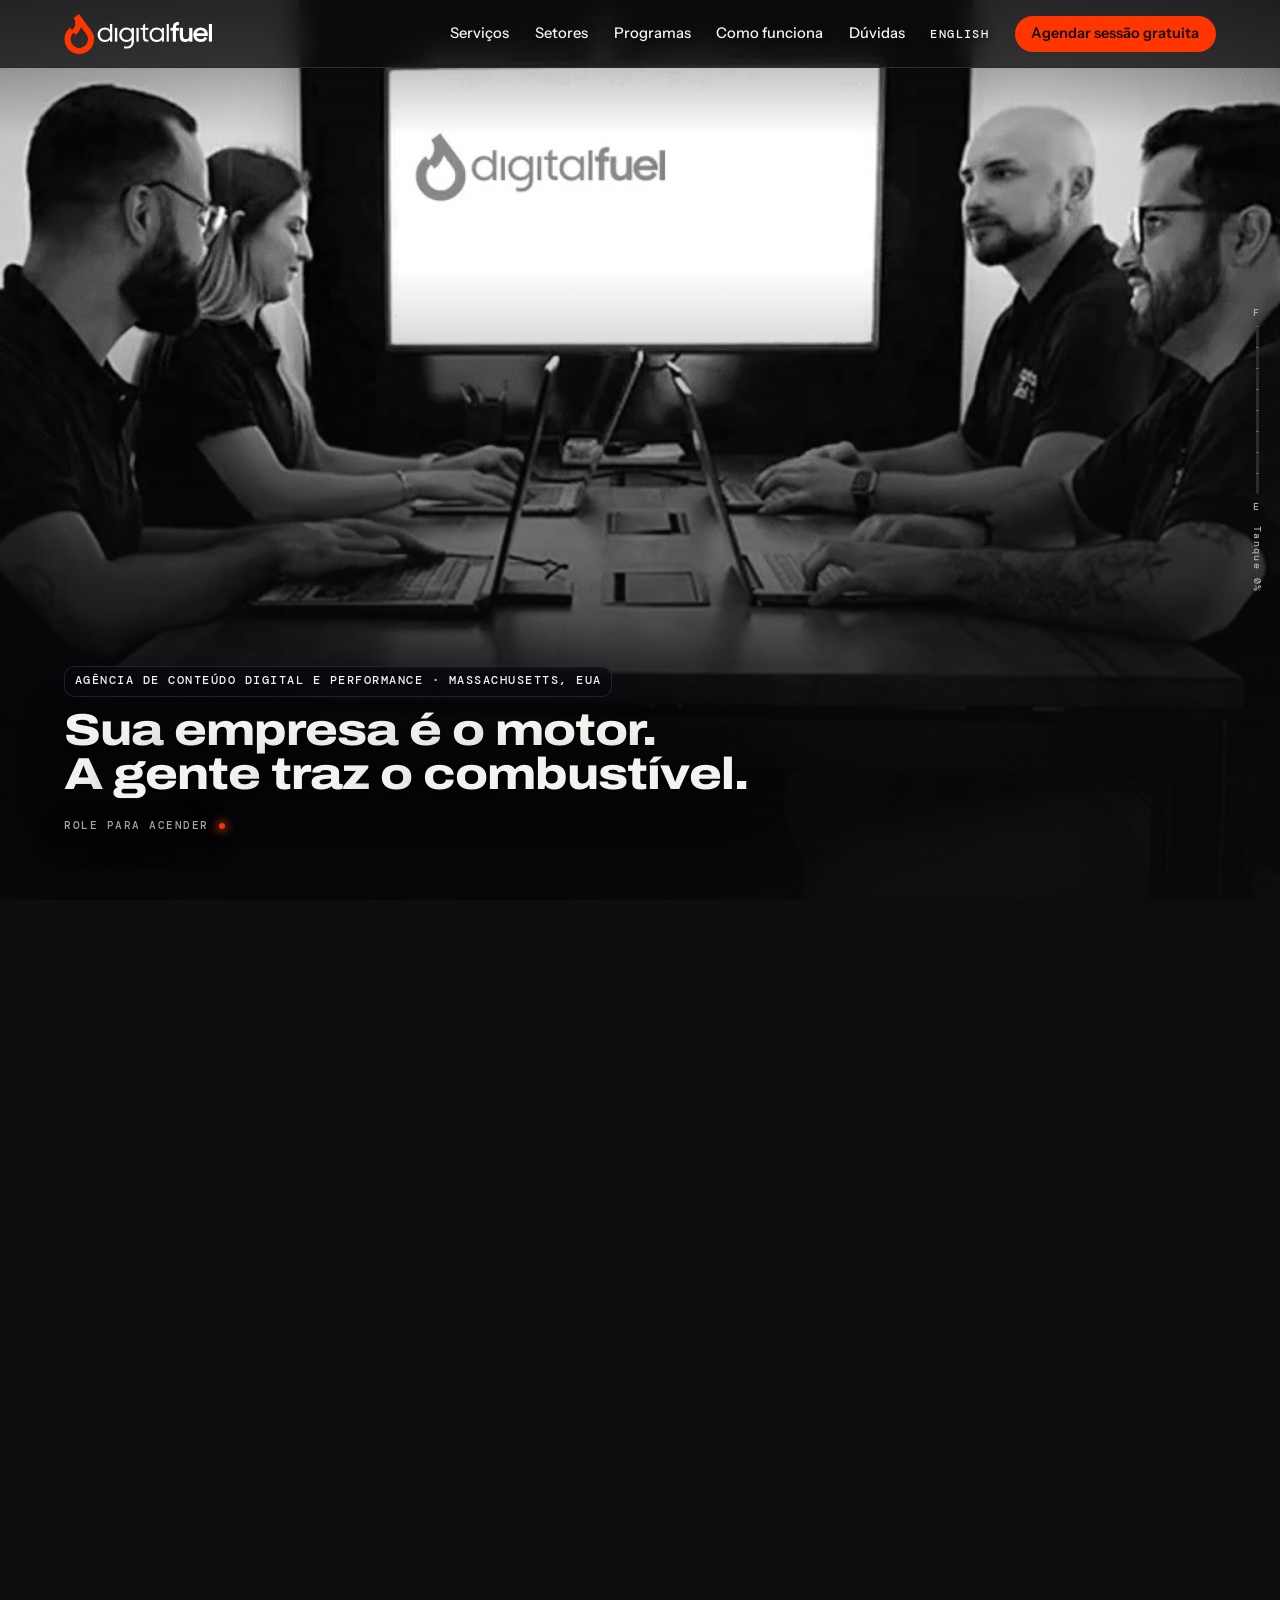
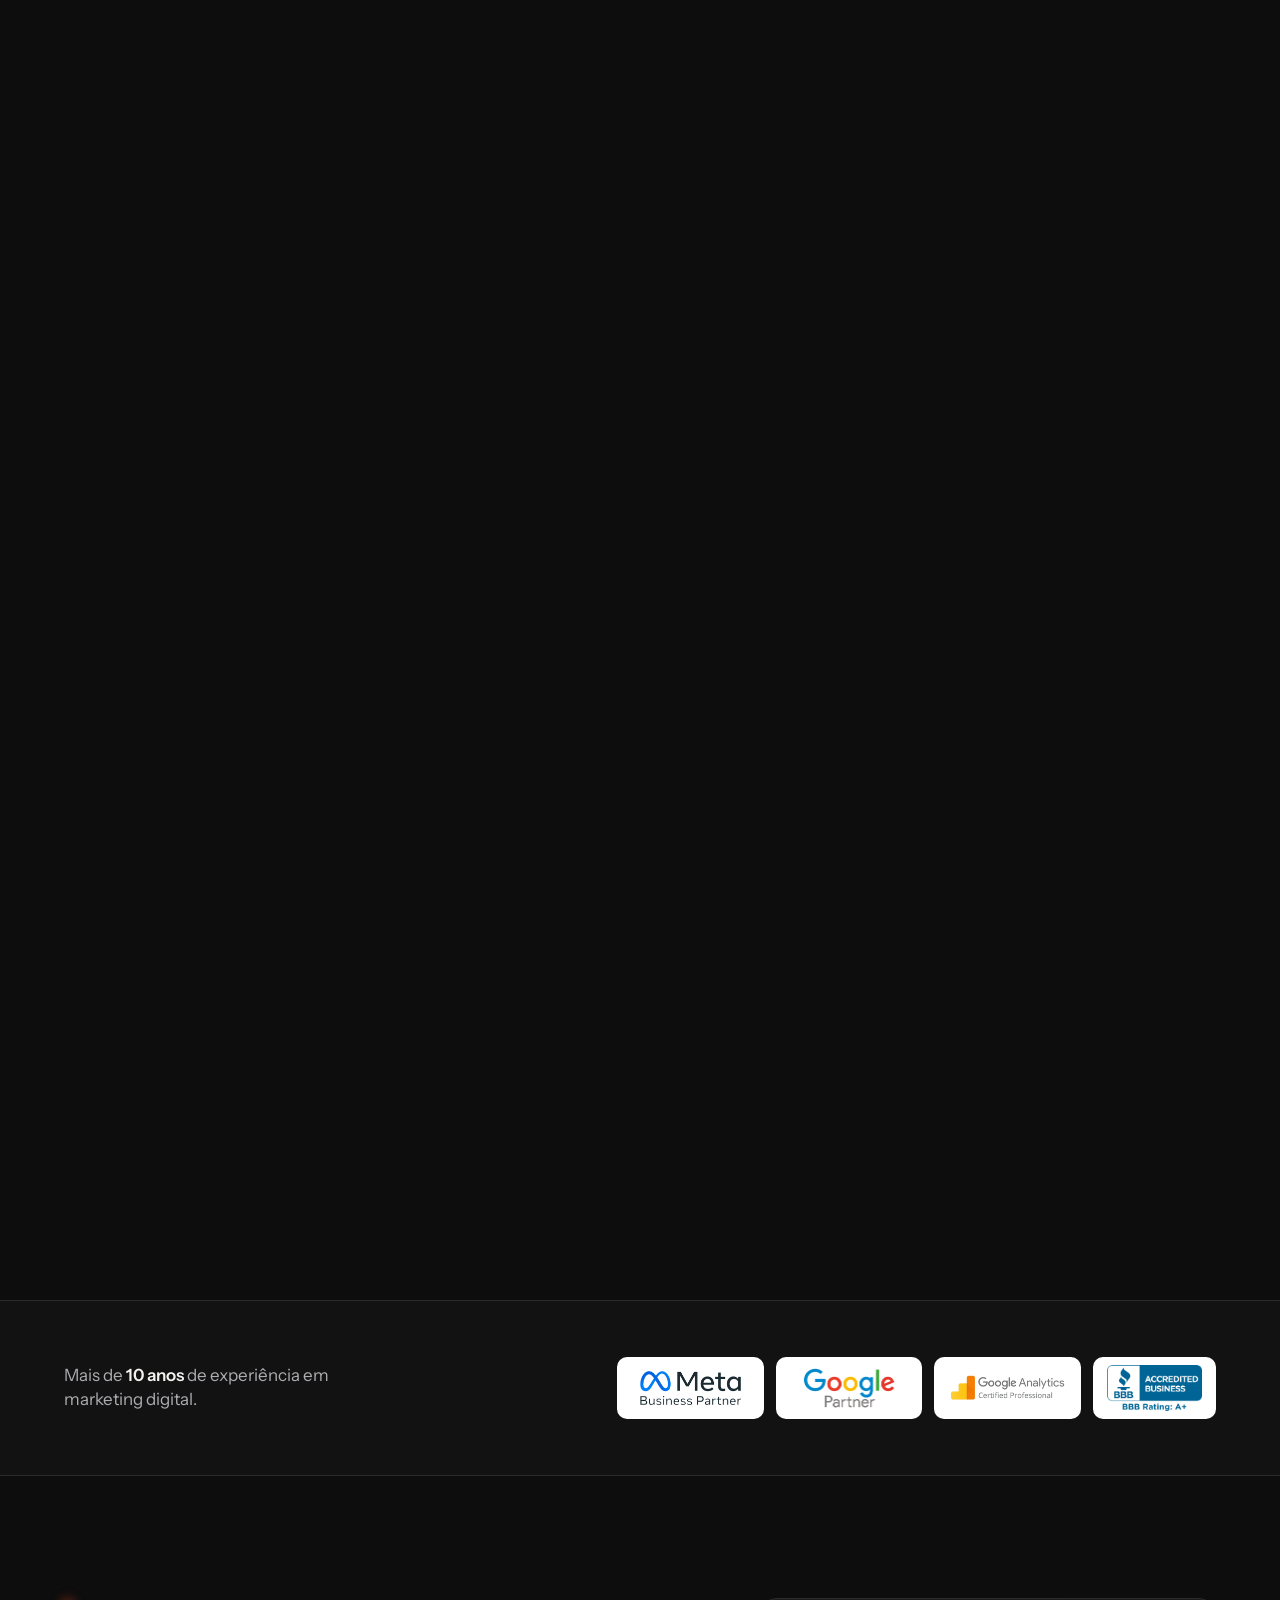
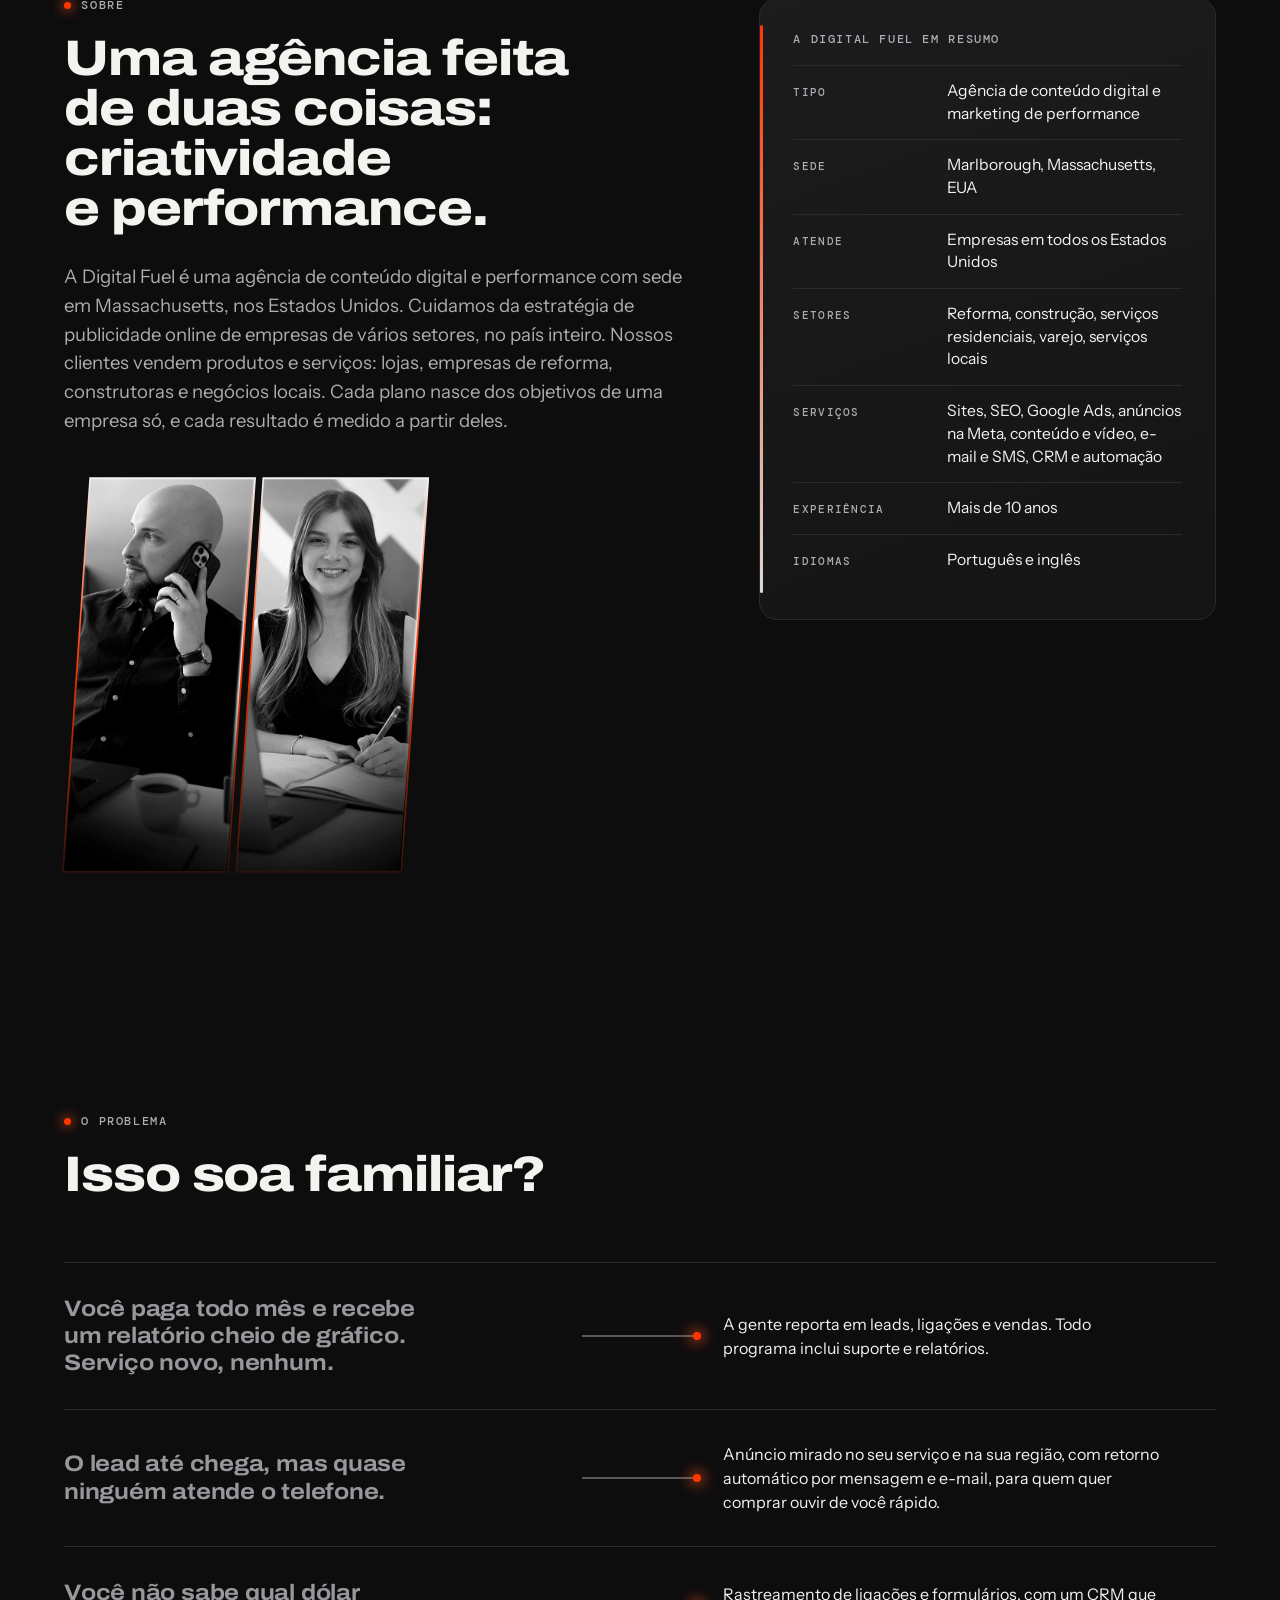
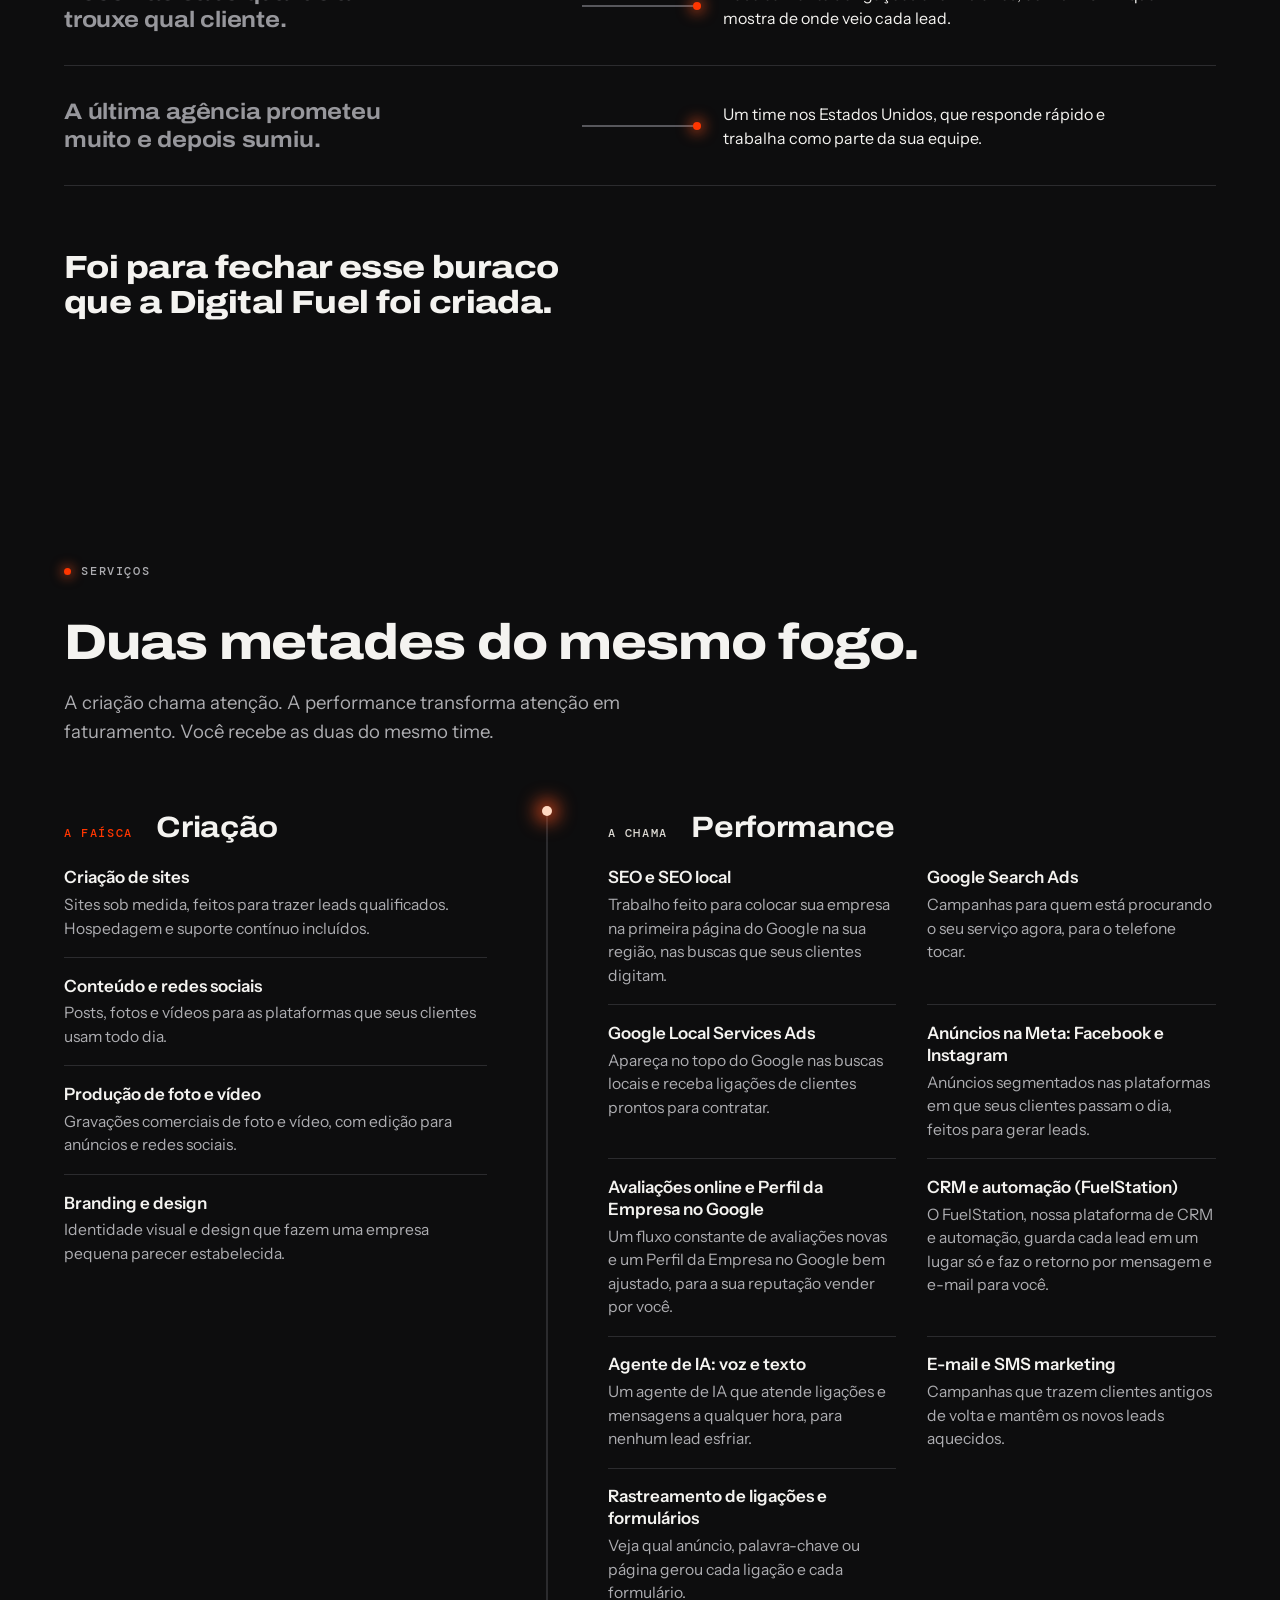
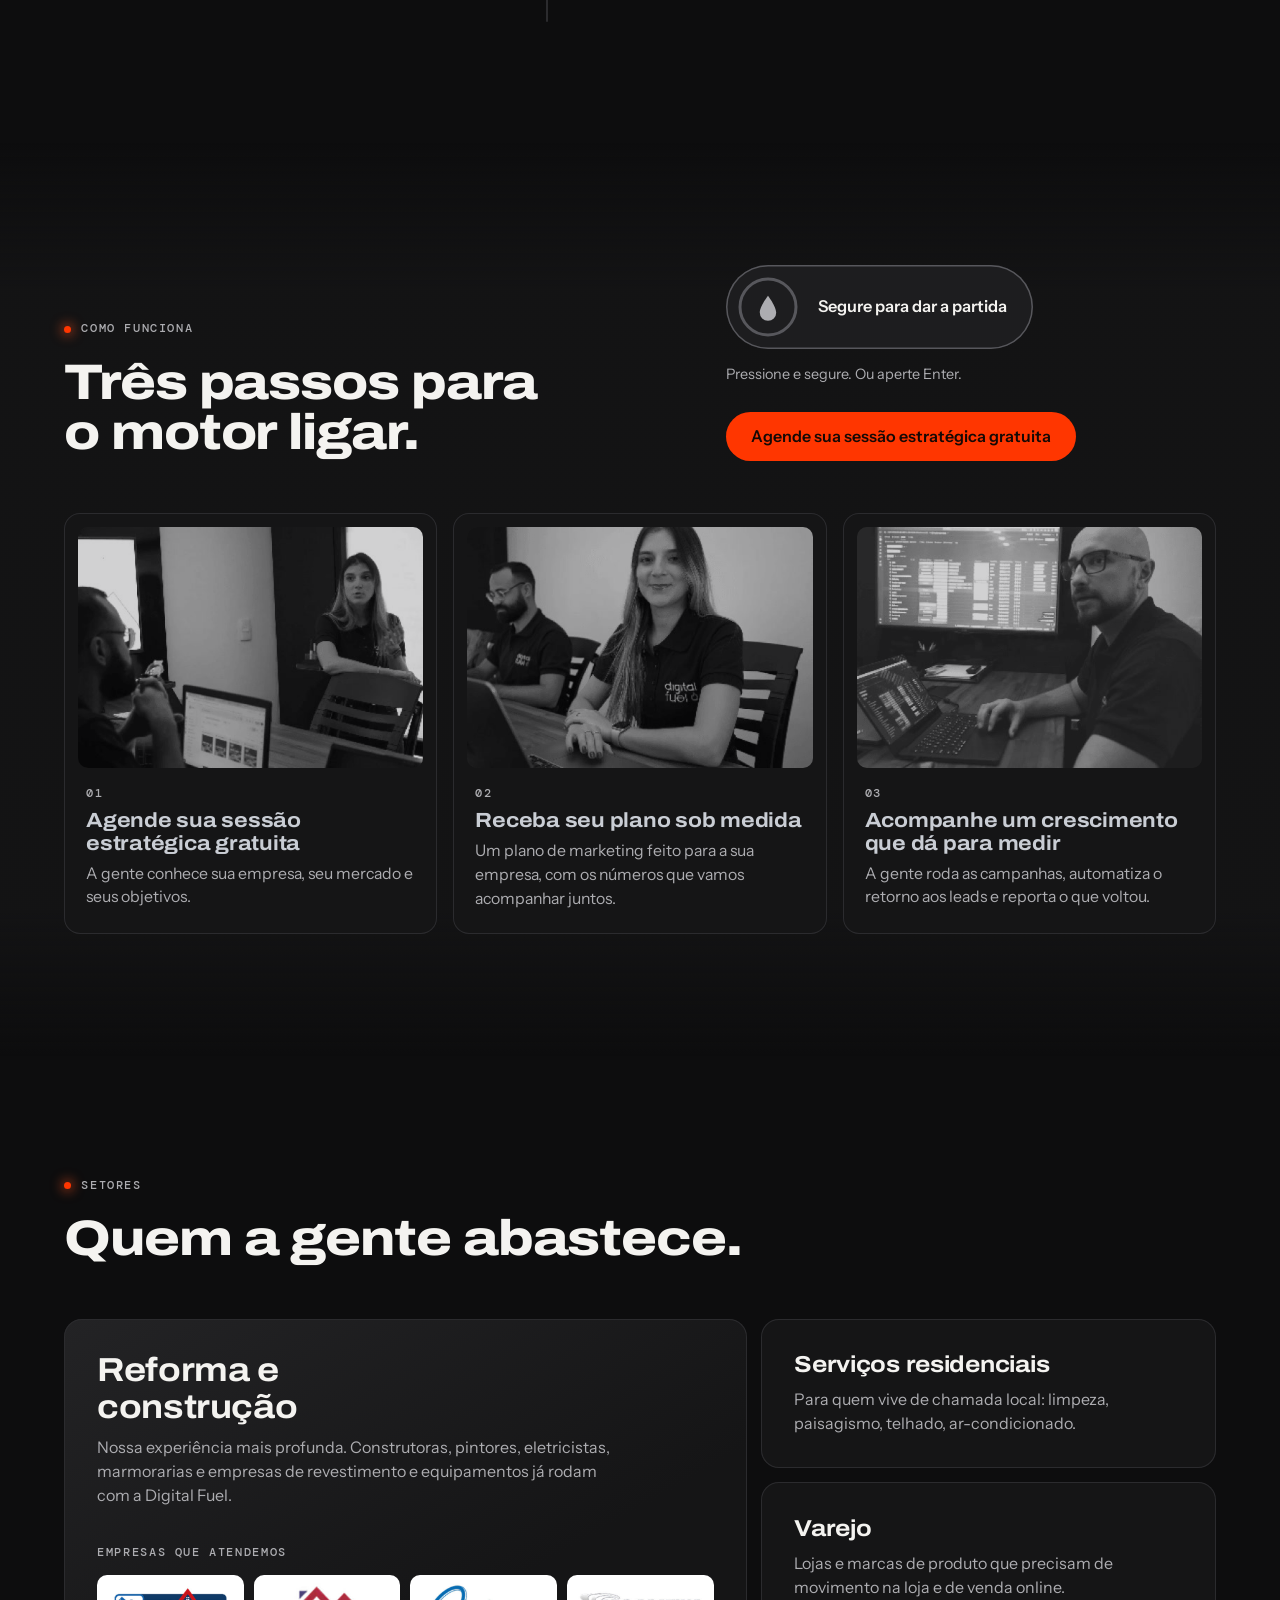
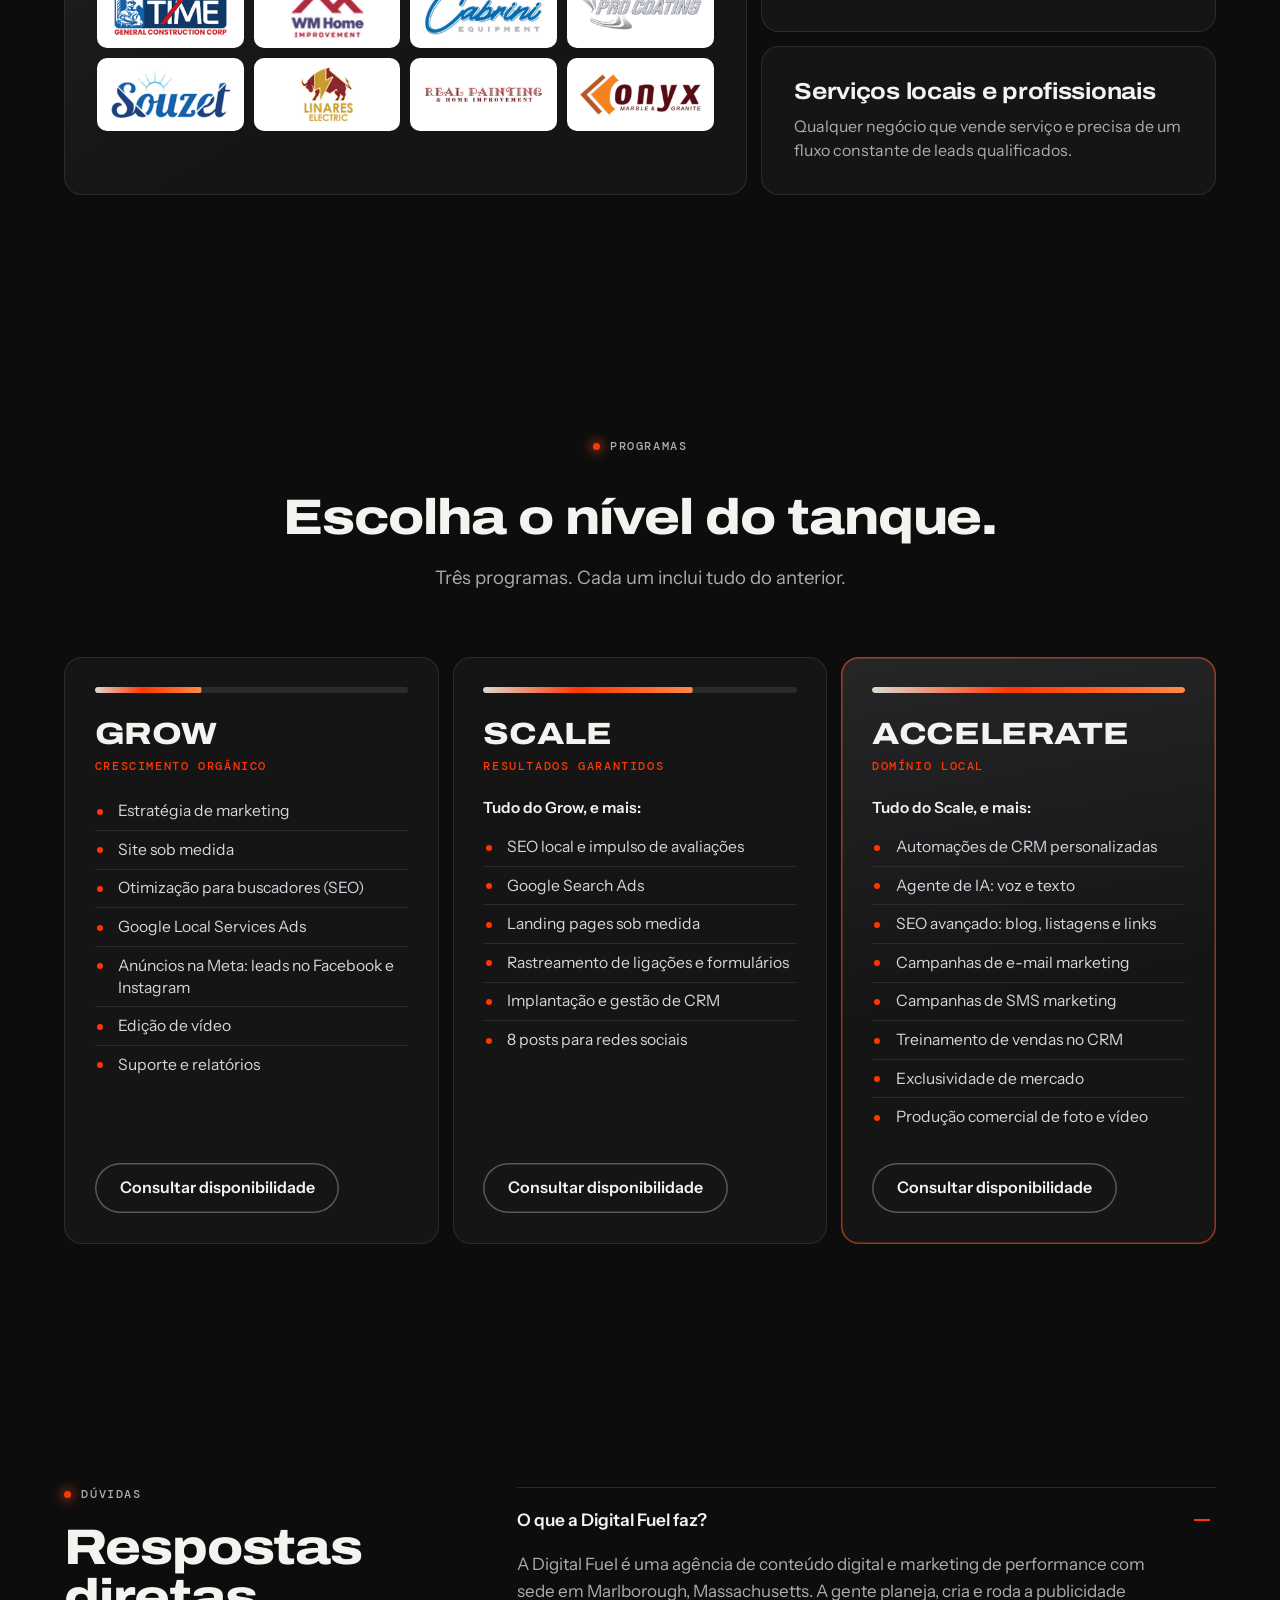
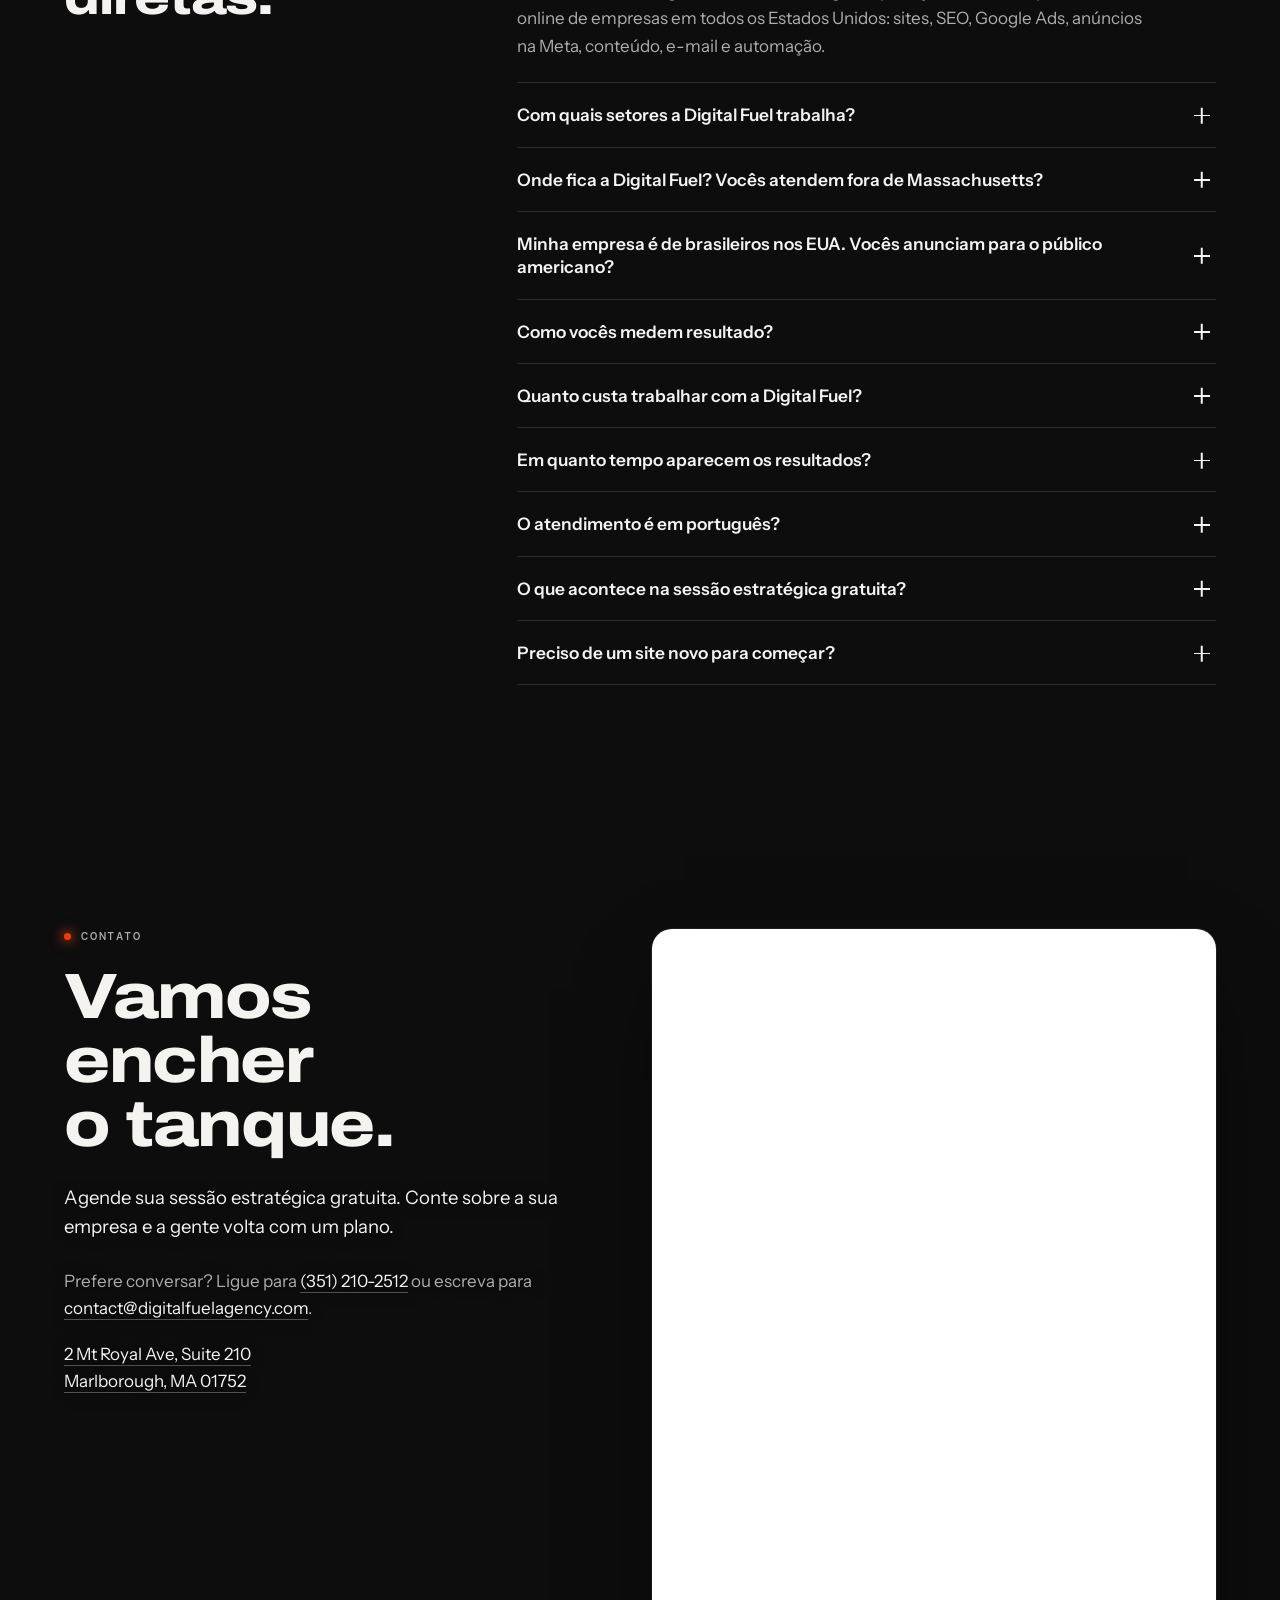
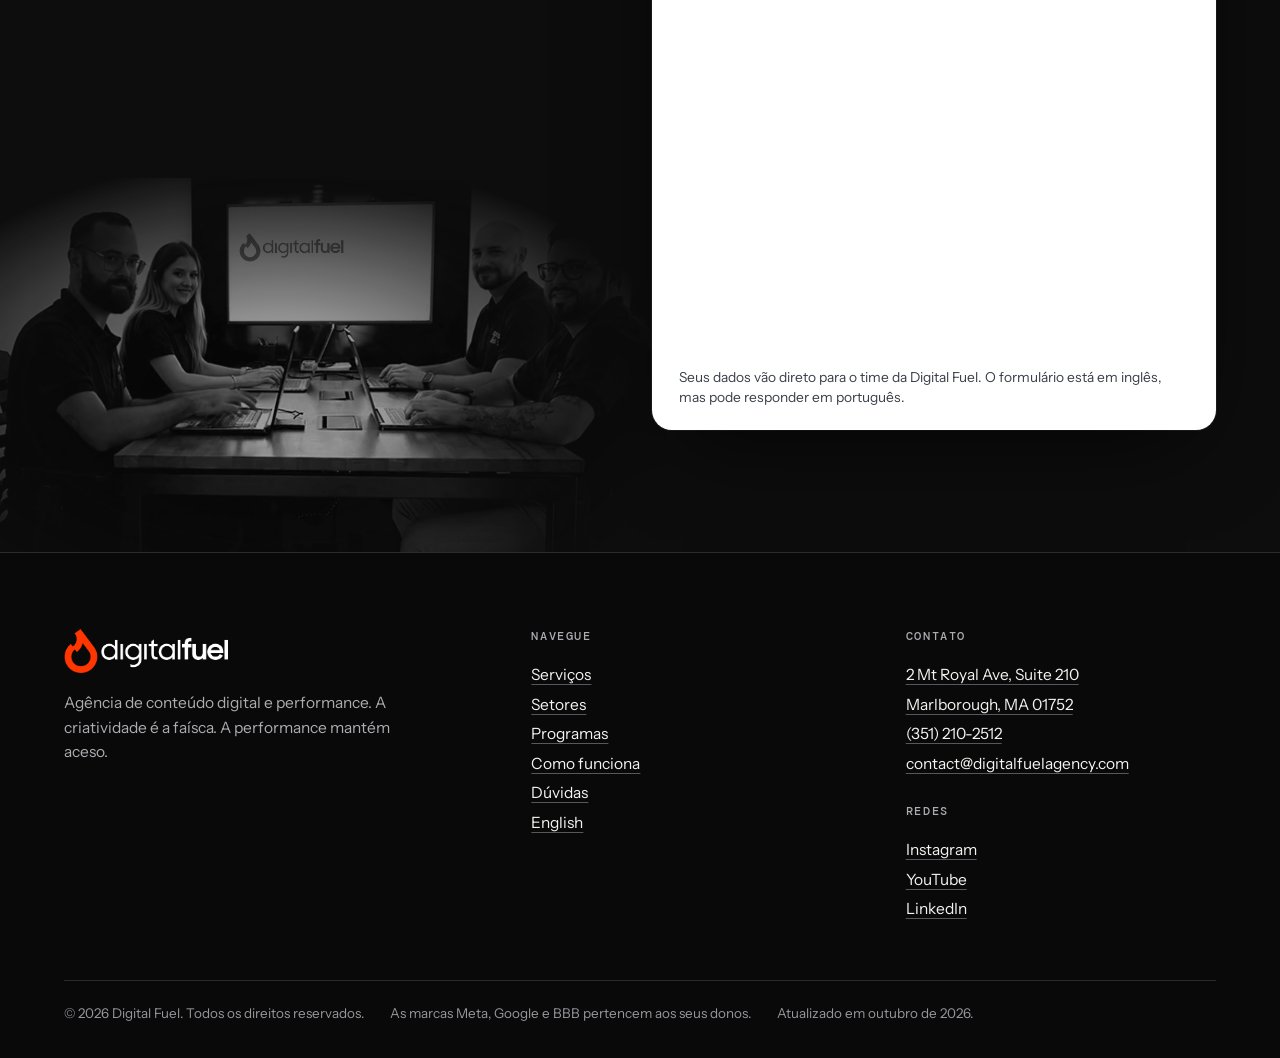
==== site/site-3/pt-br/index.html @ 5de257e7 "Site da Digital Fuel: três versões, em inglês e português Site estático com SEO e arquivos para IAs " ====
<!doctype html>
<html lang="pt-BR" data-assets="../../assets/">
<head>
<meta charset="utf-8">
<meta name="viewport" content="width=device-width, initial-scale=1">
<title>Digital Fuel | Agência de Marketing Digital nos EUA</title>
<meta name="description" content="Agência de conteúdo digital e performance em Massachusetts. Sites, SEO, Google Ads, Meta e automação para empresas de brasileiros nos EUA. Sessão gratuita.">
<meta name="robots" content="noindex, follow">
<meta name="theme-color" content="#0d0d0e">
<meta name="color-scheme" content="dark">
<meta name="geo.region" content="US-MA">
<meta name="geo.placename" content="Marlborough">
<!-- DEPLOY STEP: confirme o domínio do ar. canonical, hreflang, og:url, og:image, sitemap.xml, robots.txt e llms.txt usam https://digitalfuelagency.com -->
<link rel="canonical" href="https://digitalfuelagency.com/site-3/pt-br/">
<link rel="alternate" hreflang="en" href="https://digitalfuelagency.com/site-3/">
<link rel="alternate" hreflang="pt-BR" href="https://digitalfuelagency.com/site-3/pt-br/">
<link rel="alternate" hreflang="x-default" href="https://digitalfuelagency.com/site-3/">
<meta property="og:type" content="website">
<meta property="og:site_name" content="Digital Fuel">
<meta property="og:title" content="Digital Fuel | Agência de Marketing Digital nos EUA">
<meta property="og:description" content="Agência de conteúdo digital e performance em Massachusetts. Sites, SEO, Google Ads, Meta e automação para empresas de brasileiros nos EUA. Sessão gratuita.">
<meta property="og:url" content="https://digitalfuelagency.com/site-3/pt-br/">
<meta property="og:image" content="https://digitalfuelagency.com/assets/og-digital-fuel.jpg">
<meta property="og:image:width" content="1200">
<meta property="og:image:height" content="630">
<meta property="og:image:alt" content="Uma gota de combustível incandescente na fumaça escura, com o logotipo da Digital Fuel">
<meta property="og:locale" content="pt_BR">
<meta property="og:locale:alternate" content="en_US">
<meta name="twitter:card" content="summary_large_image">
<meta name="twitter:title" content="Digital Fuel | Agência de Marketing Digital nos EUA">
<meta name="twitter:description" content="Agência de conteúdo digital e performance em Massachusetts. Sites, SEO, Google Ads, Meta e automação para empresas de brasileiros nos EUA. Sessão gratuita.">
<meta name="twitter:image" content="https://digitalfuelagency.com/assets/og-digital-fuel.jpg">
<link rel="icon" type="image/png" href="../../assets/favicon.png">
<link rel="apple-touch-icon" href="../../assets/apple-touch-icon.png">
<script>(function(){var d=document.documentElement,G=["(max-width: 720px)","(orientation: portrait) and (max-width: 1024px)","(orientation: portrait) and (pointer: coarse)","(orientation: landscape) and (pointer: coarse) and (max-height: 560px)","(prefers-reduced-motion: reduce)"],s=false,i;window.__GATES=G;for(i=0;i<G.length;i++){if(window.matchMedia(G[i]).matches){s=true;break}}d.className+=" js "+(s?"static":"scrub")})()</script>
<link rel="preload" as="image" href="../../assets/team-film-poster.jpg" fetchpriority="high">
<link rel="preconnect" href="https://fonts.googleapis.com">
<link rel="preconnect" href="https://fonts.gstatic.com" crossorigin>
<link rel="stylesheet" href="https://fonts.googleapis.com/css2?family=Archivo:wdth,wght@112..125,700..800&amp;family=DM+Mono:wght@400;500&amp;family=Instrument+Sans:wght@400;500;600&amp;display=swap">
<link rel="stylesheet" href="../../assets/site.css">
<link rel="stylesheet" href="../../assets/site3.css">
<script type="application/ld+json">{"@context":"https://schema.org","@graph":[{"@type":["ProfessionalService","LocalBusiness"],"@id":"https://digitalfuelagency.com/#organization","name":"Digital Fuel","alternateName":"Digital Fuel Agency","url":"https://digitalfuelagency.com/","logo":"https://digitalfuelagency.com/assets/logo-digital-fuel.png","image":"https://digitalfuelagency.com/assets/og-digital-fuel.jpg","description":"A Digital Fuel é uma agência de conteúdo digital e marketing de performance com sede em Marlborough, Massachusetts. Planeja, cria e roda a publicidade online de empresas em todos os Estados Unidos, com experiência mais profunda em reforma e construção.","slogan":"A criatividade é a faísca. A performance mantém aceso.","telephone":"+1-351-210-2512","email":"contact@digitalfuelagency.com","address":{"@type":"PostalAddress","streetAddress":"2 Mt Royal Ave, Suite 210","addressLocality":"Marlborough","addressRegion":"MA","postalCode":"01752","addressCountry":"US"},"hasMap":"https://maps.app.goo.gl/HQXtMH3MMT9xS4z59","areaServed":{"@type":"Country","name":"United States"},"knowsLanguage":["en","pt-BR"],"knowsAbout":["Digital marketing","Performance marketing","Lead generation","Search engine optimization","Local SEO","Google Ads","Google Local Services Ads","Meta ads","Web design","Content marketing","Marketing automation","CRM","Home renovation marketing","Construction marketing"],"sameAs":["https://www.instagram.com/digitalfuelagency/","https://www.youtube.com/@digitalfuelagency","https://www.linkedin.com/company/digital-fuel-agency"],"hasOfferCatalog":{"@type":"OfferCatalog","name":"Serviços de marketing digital","itemListElement":[{"@type":"Offer","itemOffered":{"@type":"Service","name":"Criação de sites","description":"Sites sob medida, feitos para trazer leads qualificados. Hospedagem e suporte contínuo incluídos.","provider":{"@id":"https://digitalfuelagency.com/#organization"},"areaServed":{"@type":"Country","name":"United States"}}},{"@type":"Offer","itemOffered":{"@type":"Service","name":"Conteúdo e redes sociais","description":"Posts, fotos e vídeos para as plataformas que seus clientes usam todo dia.","provider":{"@id":"https://digitalfuelagency.com/#organization"},"areaServed":{"@type":"Country","name":"United States"}}},{"@type":"Offer","itemOffered":{"@type":"Service","name":"Produção de foto e vídeo","description":"Gravações comerciais de foto e vídeo, com edição para anúncios e redes sociais.","provider":{"@id":"https://digitalfuelagency.com/#organization"},"areaServed":{"@type":"Country","name":"United States"}}},{"@type":"Offer","itemOffered":{"@type":"Service","name":"Branding e design","description":"Identidade visual e design que fazem uma empresa pequena parecer estabelecida.","provider":{"@id":"https://digitalfuelagency.com/#organization"},"areaServed":{"@type":"Country","name":"United States"}}},{"@type":"Offer","itemOffered":{"@type":"Service","name":"SEO e SEO local","description":"Trabalho feito para colocar sua empresa na primeira página do Google na sua região, nas buscas que seus clientes digitam.","provider":{"@id":"https://digitalfuelagency.com/#organization"},"areaServed":{"@type":"Country","name":"United States"}}},{"@type":"Offer","itemOffered":{"@type":"Service","name":"Google Search Ads","description":"Campanhas para quem está procurando o seu serviço agora, para o telefone tocar.","provider":{"@id":"https://digitalfuelagency.com/#organization"},"areaServed":{"@type":"Country","name":"United States"}}},{"@type":"Offer","itemOffered":{"@type":"Service","name":"Google Local Services Ads","description":"Apareça no topo do Google nas buscas locais e receba ligações de clientes prontos para contratar.","provider":{"@id":"https://digitalfuelagency.com/#organization"},"areaServed":{"@type":"Country","name":"United States"}}},{"@type":"Offer","itemOffered":{"@type":"Service","name":"Anúncios na Meta: Facebook e Instagram","description":"Anúncios segmentados nas plataformas em que seus clientes passam o dia, feitos para gerar leads.","provider":{"@id":"https://digitalfuelagency.com/#organization"},"areaServed":{"@type":"Country","name":"United States"}}},{"@type":"Offer","itemOffered":{"@type":"Service","name":"Avaliações online e Perfil da Empresa no Google","description":"Um fluxo constante de avaliações novas e um Perfil da Empresa no Google bem ajustado, para a sua reputação vender por você.","provider":{"@id":"https://digitalfuelagency.com/#organization"},"areaServed":{"@type":"Country","name":"United States"}}},{"@type":"Offer","itemOffered":{"@type":"Service","name":"CRM e automação (FuelStation)","description":"O FuelStation, nossa plataforma de CRM e automação, guarda cada lead em um lugar só e faz o retorno por mensagem e e-mail para você.","provider":{"@id":"https://digitalfuelagency.com/#organization"},"areaServed":{"@type":"Country","name":"United States"}}},{"@type":"Offer","itemOffered":{"@type":"Service","name":"Agente de IA: voz e texto","description":"Um agente de IA que atende ligações e mensagens a qualquer hora, para nenhum lead esfriar.","provider":{"@id":"https://digitalfuelagency.com/#organization"},"areaServed":{"@type":"Country","name":"United States"}}},{"@type":"Offer","itemOffered":{"@type":"Service","name":"E-mail e SMS marketing","description":"Campanhas que trazem clientes antigos de volta e mantêm os novos leads aquecidos.","provider":{"@id":"https://digitalfuelagency.com/#organization"},"areaServed":{"@type":"Country","name":"United States"}}},{"@type":"Offer","itemOffered":{"@type":"Service","name":"Rastreamento de ligações e formulários","description":"Veja qual anúncio, palavra-chave ou página gerou cada ligação e cada formulário.","provider":{"@id":"https://digitalfuelagency.com/#organization"},"areaServed":{"@type":"Country","name":"United States"}}}]}},{"@type":"WebSite","@id":"https://digitalfuelagency.com/#website","url":"https://digitalfuelagency.com/","name":"Digital Fuel","inLanguage":["en","pt-BR"],"publisher":{"@id":"https://digitalfuelagency.com/#organization"}},{"@type":"WebPage","@id":"https://digitalfuelagency.com/site-3/pt-br/#webpage","url":"https://digitalfuelagency.com/site-3/pt-br/","name":"Digital Fuel | Agência de Marketing Digital nos EUA","description":"Agência de conteúdo digital e performance em Massachusetts. Sites, SEO, Google Ads, Meta e automação para empresas de brasileiros nos EUA. Sessão gratuita.","inLanguage":"pt-BR","isPartOf":{"@id":"https://digitalfuelagency.com/#website"},"about":{"@id":"https://digitalfuelagency.com/#organization"},"dateModified":"2026-10-12","primaryImageOfPage":{"@type":"ImageObject","url":"https://digitalfuelagency.com/assets/og-digital-fuel.jpg","width":1200,"height":630}},{"@type":"FAQPage","@id":"https://digitalfuelagency.com/site-3/pt-br/#faq","inLanguage":"pt-BR","isPartOf":{"@id":"https://digitalfuelagency.com/site-3/pt-br/#webpage"},"mainEntity":[{"@type":"Question","name":"O que a Digital Fuel faz?","acceptedAnswer":{"@type":"Answer","text":"A Digital Fuel é uma agência de conteúdo digital e marketing de performance com sede em Marlborough, Massachusetts. A gente planeja, cria e roda a publicidade online de empresas em todos os Estados Unidos: sites, SEO, Google Ads, anúncios na Meta, conteúdo, e-mail e automação."}},{"@type":"Question","name":"Com quais setores a Digital Fuel trabalha?","acceptedAnswer":{"@type":"Answer","text":"Trabalhamos com empresas que vendem produtos e serviços, e nossa experiência mais profunda é em reforma e construção. Entre os clientes estão construtoras, pintores, eletricistas, marmorarias e lojas."}},{"@type":"Question","name":"Onde fica a Digital Fuel? Vocês atendem fora de Massachusetts?","acceptedAnswer":{"@type":"Answer","text":"Nosso escritório fica na 2 Mt Royal Ave, Suite 210, Marlborough, MA 01752. Atendemos clientes em qualquer parte dos Estados Unidos."}},{"@type":"Question","name":"Minha empresa é de brasileiros nos EUA. Vocês anunciam para o público americano?","acceptedAnswer":{"@type":"Answer","text":"Sim. As campanhas são feitas em inglês, para o cliente americano da sua região, e todo o nosso contato com você pode ser em português."}},{"@type":"Question","name":"Como vocês medem resultado?","acceptedAnswer":{"@type":"Answer","text":"Medimos resultado em leads, ligações e vendas. Todo programa inclui suporte e relatórios, e os programas Scale e Accelerate somam rastreamento de ligações e formulários com um CRM, para você ver de onde veio cada lead."}},{"@type":"Question","name":"Quanto custa trabalhar com a Digital Fuel?","acceptedAnswer":{"@type":"Answer","text":"O valor depende do programa escolhido (Grow, Scale ou Accelerate) e do seu mercado. Você recebe o número exato na sessão estratégica gratuita, antes de assumir qualquer compromisso."}},{"@type":"Question","name":"Em quanto tempo aparecem os resultados?","acceptedAnswer":{"@type":"Answer","text":"Google Ads e Local Services Ads podem começar a trazer ligações poucos dias depois de entrarem no ar. SEO leva mais tempo, em geral alguns meses, e continua trabalhando depois disso."}},{"@type":"Question","name":"O atendimento é em português?","acceptedAnswer":{"@type":"Answer","text":"Sim. Nosso time atende em português e em inglês, e este site existe nos dois idiomas."}},{"@type":"Question","name":"O que acontece na sessão estratégica gratuita?","acceptedAnswer":{"@type":"Answer","text":"A gente conhece sua empresa, seu mercado e seus objetivos, e mostra um plano feito para o seu negócio. A sessão é gratuita e quem decide o próximo passo é você."}},{"@type":"Question","name":"Preciso de um site novo para começar?","acceptedAnswer":{"@type":"Answer","text":"Todo programa inclui um site sob medida, feito para gerar leads, com hospedagem e suporte contínuo."}}]}]}</script>
</head>
<body>
<a class="skip" href="#main">Pular para o conteúdo</a>
<div class="ambient" aria-hidden="true"></div>
<div class="gauge" aria-hidden="true"><span class="gauge__f">F</span><span class="gauge__track"><i class="gauge__fill"></i></span><span class="gauge__e">E</span><span class="gauge__read" data-label="Tanque">Tanque 0%</span></div>

<header class="nav">
  <a class="nav__brand" href="./" aria-label="Digital Fuel, início"><img src="../../assets/logo-digital-fuel.png" alt="Digital Fuel" width="470" height="127"></a>
  <nav class="nav__links" id="nav-links" aria-label="Principal">
    <a href="#services">Serviços</a>
    <a href="#industries">Setores</a>
    <a href="#programs">Programas</a>
    <a href="#how">Como funciona</a>
    <a href="#faq">Dúvidas</a>
    <a class="nav__alt" href="../" hreflang="en" lang="en">English</a>
  </nav>
  <a class="nav__lang" href="../" hreflang="en" lang="en" data-short="EN">English</a>
  <a class="btn btn--sm" href="#contact" data-short="Sessão grátis">Agendar sessão gratuita</a>
  <button class="nav__toggle" type="button" aria-expanded="false" aria-controls="nav-links" aria-label="Menu"><span></span><span></span></button>
</header>

<main id="main" tabindex="-1">

  <section class="hero hero--film" id="top" aria-label="Apresentação">
    <div class="stage">
      <div class="poster" role="img" aria-label="Quatro integrantes do time da Digital Fuel trabalhando em notebooks em volta de uma mesa de reunião"></div>
      <video class="scene" data-src="team-film.mp4" data-poster="team-film-poster.jpg" preload="none" muted playsinline disablepictureinpicture aria-hidden="true" tabindex="-1"></video>
      <div class="scrim" aria-hidden="true"></div>
      <div class="bands">
        <div class="band band--1" data-a="0" data-b="0.24" data-fx="drift">
          <h1><span class="kicker chip">Agência de conteúdo digital e performance · Massachusetts, EUA</span> <span class="display split">Sua empresa é o motor. A gente traz o combustível.</span></h1>
          <p class="cue" aria-hidden="true">Role para acender</p>
        </div>
        <div class="band band--2" data-a="0.26" data-b="0.49" data-fx="drift">
          <p class="display split">Primeiro, a faísca.</p>
          <p class="band__sub">Criação que faz a pessoa parar. Site, conteúdo, vídeo e anúncio.</p>
        </div>
        <div class="band band--3" data-a="0.51" data-b="0.74" data-fx="rise">
          <p class="display split">Depois, a chama firme.</p>
          <p class="band__sub">Performance que dá para contar. Ligações, formulários e serviços fechados.</p>
        </div>
        <div class="band band--4" data-a="0.76" data-b="1" data-fx="rise">
          <p class="display split">Criatividade e performance, no mesmo time.</p>
          <p class="band__sub">A Digital Fuel planeja, cria e roda a sua publicidade online, e mostra o que cada dólar trouxe de volta.</p>
          <p class="band__cta"><a class="btn" href="#contact">Agende sua sessão estratégica gratuita</a> <a class="link" href="#how">Veja como funciona</a></p>
        </div>
      </div>
    </div>
  </section>

  <section class="trust" aria-label="Experiência e certificações">
    <div class="wrap trust__row" data-reveal>
      <p class="trust__stat">Mais de <b>10 anos</b> de experiência em marketing digital.</p>
      <ul class="badges">
        <li><img src="../../assets/badges/meta-business-partner.jpg" alt="Selo Meta Business Partner" width="474" height="184" loading="lazy" decoding="async"></li>
        <li><img src="../../assets/badges/google-partner.jpg" alt="Selo Google Partner" width="474" height="184" loading="lazy" decoding="async"></li>
        <li><img src="../../assets/badges/google-analytics-certified.jpg" alt="Selo Google Analytics Certified Professional" width="474" height="184" loading="lazy" decoding="async"></li>
        <li><img src="../../assets/badges/bbb-accredited-a-plus.png" alt="BBB Accredited Business, nota A+" width="500" height="242" loading="lazy" decoding="async"></li>
      </ul>
    </div>
  </section>

  <section class="sec about about--duo" id="about">
    <div class="wrap about__grid">
      <div data-reveal>
        <p class="eyebrow mono">Sobre</p>
        <h2>Uma agência feita de duas coisas: criatividade e performance.</h2>
        <p class="lede">A Digital Fuel é uma agência de conteúdo digital e performance com sede em Massachusetts, nos Estados Unidos. Cuidamos da estratégia de publicidade online de empresas de vários setores, no país inteiro. Nossos clientes vendem produtos e serviços: lojas, empresas de reforma, construtoras e negócios locais. Cada plano nasce dos objetivos de uma empresa só, e cada resultado é medido a partir deles.</p>
        <figure class="duo"><span class="portrait"><img src="../../assets/team-call-bw.jpg" alt="Integrante do time da Digital Fuel em uma ligação" width="497" height="1024" loading="lazy" decoding="async"></span><span class="portrait"><img src="../../assets/team-plan-bw.jpg" alt="Integrante do time da Digital Fuel sorrindo e fazendo anotações" width="497" height="1024" loading="lazy" decoding="async"></span></figure>
      </div>
      <aside class="spec" aria-labelledby="spec-title" data-reveal>
        <h3 id="spec-title">A Digital Fuel em resumo</h3>
        <dl>
          <div><dt>Tipo</dt><dd>Agência de conteúdo digital e marketing de performance</dd></div>
          <div><dt>Sede</dt><dd>Marlborough, Massachusetts, EUA</dd></div>
          <div><dt>Atende</dt><dd>Empresas em todos os Estados Unidos</dd></div>
          <div><dt>Setores</dt><dd>Reforma, construção, serviços residenciais, varejo, serviços locais</dd></div>
          <div><dt>Serviços</dt><dd>Sites, SEO, Google Ads, anúncios na Meta, conteúdo e vídeo, e-mail e SMS, CRM e automação</dd></div>
          <div><dt>Experiência</dt><dd>Mais de 10 anos</dd></div>
          <div><dt>Idiomas</dt><dd>Português e inglês</dd></div>
        </dl>
      </aside>
    </div>
  </section>

  <section class="sec pains" id="why">
    <div class="wrap">
      <div data-reveal>
        <p class="eyebrow mono">O problema</p>
        <h2>Isso soa familiar?</h2>
      </div>
      <ol class="pairs">
        <li class="pair" data-reveal><p class="pain">Você paga todo mês e recebe um relatório cheio de gráfico. Serviço novo, nenhum.</p><span class="pair__link" aria-hidden="true"></span><p class="fix">A gente reporta em leads, ligações e vendas. Todo programa inclui suporte e relatórios.</p></li>
        <li class="pair" data-reveal><p class="pain">O lead até chega, mas quase ninguém atende o telefone.</p><span class="pair__link" aria-hidden="true"></span><p class="fix">Anúncio mirado no seu serviço e na sua região, com retorno automático por mensagem e e-mail, para quem quer comprar ouvir de você rápido.</p></li>
        <li class="pair" data-reveal><p class="pain">Você não sabe qual dólar trouxe qual cliente.</p><span class="pair__link" aria-hidden="true"></span><p class="fix">Rastreamento de ligações e formulários, com um CRM que mostra de onde veio cada lead.</p></li>
        <li class="pair" data-reveal><p class="pain">A última agência prometeu muito e depois sumiu.</p><span class="pair__link" aria-hidden="true"></span><p class="fix">Um time nos Estados Unidos, que responde rápido e trabalha como parte da sua equipe.</p></li>
      </ol>
      <div data-reveal><p class="closer">Foi para fechar esse buraco que a Digital Fuel foi criada.</p></div>
    </div>
  </section>

  <section class="sec services services--team" id="services">
    <div class="wrap">
      <header class="sec__head" data-reveal>
        <p class="eyebrow mono">Serviços</p>
        <h2>Duas metades do mesmo fogo.</h2>
        <p class="lede">A criação chama atenção. A performance transforma atenção em faturamento. Você recebe as duas do mesmo time.</p>
      </header>
      <div class="halves">
        <div class="half half--spark" data-reveal>
          <h3 class="half__title"><span class="mono">A faísca</span> Criação</h3>
          <ul class="svc">
            <li><h4>Criação de sites</h4><p>Sites sob medida, feitos para trazer leads qualificados. Hospedagem e suporte contínuo incluídos.</p></li>
            <li><h4>Conteúdo e redes sociais</h4><p>Posts, fotos e vídeos para as plataformas que seus clientes usam todo dia.</p></li>
            <li><h4>Produção de foto e vídeo</h4><p>Gravações comerciais de foto e vídeo, com edição para anúncios e redes sociais.</p></li>
            <li><h4>Branding e design</h4><p>Identidade visual e design que fazem uma empresa pequena parecer estabelecida.</p></li>
          </ul>
        </div>
        <div class="fuse" aria-hidden="true"><i></i><b></b></div>
        <div class="half half--flame" data-reveal>
          <h3 class="half__title"><span class="mono">A chama</span> Performance</h3>
          <ul class="svc">
            <li><h4>SEO e SEO local</h4><p>Trabalho feito para colocar sua empresa na primeira página do Google na sua região, nas buscas que seus clientes digitam.</p></li>
            <li><h4>Google Search Ads</h4><p>Campanhas para quem está procurando o seu serviço agora, para o telefone tocar.</p></li>
            <li><h4>Google Local Services Ads</h4><p>Apareça no topo do Google nas buscas locais e receba ligações de clientes prontos para contratar.</p></li>
            <li><h4>Anúncios na Meta: Facebook e Instagram</h4><p>Anúncios segmentados nas plataformas em que seus clientes passam o dia, feitos para gerar leads.</p></li>
            <li><h4>Avaliações online e Perfil da Empresa no Google</h4><p>Um fluxo constante de avaliações novas e um Perfil da Empresa no Google bem ajustado, para a sua reputação vender por você.</p></li>
            <li><h4>CRM e automação (FuelStation)</h4><p>O FuelStation, nossa plataforma de CRM e automação, guarda cada lead em um lugar só e faz o retorno por mensagem e e-mail para você.</p></li>
            <li><h4>Agente de IA: voz e texto</h4><p>Um agente de IA que atende ligações e mensagens a qualquer hora, para nenhum lead esfriar.</p></li>
            <li><h4>E-mail e SMS marketing</h4><p>Campanhas que trazem clientes antigos de volta e mantêm os novos leads aquecidos.</p></li>
            <li><h4>Rastreamento de ligações e formulários</h4><p>Veja qual anúncio, palavra-chave ou página gerou cada ligação e cada formulário.</p></li>
          </ul>
        </div>
      </div>
    </div>
  </section>

  <section class="sec how how--team" id="how">
    <div class="wrap how__grid">
      <div class="how__intro" data-reveal>
        <div>
          <p class="eyebrow mono">Como funciona</p>
          <h2>Três passos para o motor ligar.</h2>
        </div>
        <div>
        <button class="ignite" type="button" aria-pressed="false" data-idle="Segure para dar a partida" data-done="Motor ligado.">
          <span class="ignite__ring" aria-hidden="true"><svg viewBox="0 0 64 64"><circle class="trk" cx="32" cy="32" r="28"/><circle class="prg" cx="32" cy="32" r="28"/><path class="drop" d="M32 17c0 0-10 13-10 20.500a10 10 0 0 0 20 0C42 30 32 17 32 17z"/></svg></span>
          <span class="ignite__label">Segure para dar a partida</span>
        </button>
        <p class="ignite__hint">Pressione e segure. <span class="kbd">Ou aperte Enter.</span></p>
        <p class="ignite__status vh" role="status" aria-live="polite"></p>
        <p class="how__cta"><a class="btn" href="#contact">Agende sua sessão estratégica gratuita</a></p>
        </div>
      </div>
      <ol class="steps steps--photo" data-reveal>
        <li class="step"><figure class="step__ph"><img src="../../assets/team-step-1.jpg" alt="Dois integrantes do time da Digital Fuel em uma conversa de estratégia" width="491" height="343" loading="lazy" decoding="async"></figure><span class="step__n mono">01</span><h3>Agende sua sessão estratégica gratuita</h3><p>A gente conhece sua empresa, seu mercado e seus objetivos.</p></li>
        <li class="step"><figure class="step__ph"><img src="../../assets/team-step-2.jpg" alt="Integrante do time da Digital Fuel sorrindo diante do notebook em uma sessão de planejamento" width="491" height="343" loading="lazy" decoding="async"></figure><span class="step__n mono">02</span><h3>Receba seu plano sob medida</h3><p>Um plano de marketing feito para a sua empresa, com os números que vamos acompanhar juntos.</p></li>
        <li class="step"><figure class="step__ph"><img src="../../assets/team-step-3.jpg" alt="Integrante do time da Digital Fuel analisando painéis de campanha em duas telas" width="491" height="343" loading="lazy" decoding="async"></figure><span class="step__n mono">03</span><h3>Acompanhe um crescimento que dá para medir</h3><p>A gente roda as campanhas, automatiza o retorno aos leads e reporta o que voltou.</p></li>
      </ol>
    </div>
  </section>

  <section class="sec industries" id="industries">
    <div class="wrap">
      <div data-reveal>
        <p class="eyebrow mono">Setores</p>
        <h2>Quem a gente abastece.</h2>
      </div>
      <div class="bento" data-reveal>
        <article class="tile tile--feature">
          <h3>Reforma e construção</h3>
          <p>Nossa experiência mais profunda. Construtoras, pintores, eletricistas, marmorarias e empresas de revestimento e equipamentos já rodam com a Digital Fuel.</p>
          <span class="mono">Empresas que atendemos</span>
          <ul class="logos">
            <li><img src="../../assets/clients/time-general-construction.jpg" alt="Logotipo da Time General Construction" width="422" height="198" loading="lazy" decoding="async"></li>
            <li><img src="../../assets/clients/wm-home-improvement.jpg" alt="Logotipo da WM Home Improvement" width="422" height="198" loading="lazy" decoding="async"></li>
            <li><img src="../../assets/clients/cabrini-equipment.jpg" alt="Logotipo da Cabrini Equipment" width="422" height="198" loading="lazy" decoding="async"></li>
            <li><img src="../../assets/clients/pro-coating.jpg" alt="Logotipo da Pro Coating" width="422" height="198" loading="lazy" decoding="async"></li>
            <li><img src="../../assets/clients/souzet.jpg" alt="Logotipo da Souzet" width="422" height="198" loading="lazy" decoding="async"></li>
            <li><img src="../../assets/clients/linares-electric.jpg" alt="Logotipo da Linares Electric" width="422" height="198" loading="lazy" decoding="async"></li>
            <li><img src="../../assets/clients/real-painting-home-improvement.jpg" alt="Logotipo da Real Painting &amp; Home Improvement" width="422" height="198" loading="lazy" decoding="async"></li>
            <li><img src="../../assets/clients/onyx-marble-granite.jpg" alt="Logotipo da Onyx Marble &amp; Granite" width="422" height="198" loading="lazy" decoding="async"></li>
          </ul>
        </article>
        <article class="tile"><h3>Serviços residenciais</h3><p>Para quem vive de chamada local: limpeza, paisagismo, telhado, ar-condicionado.</p></article>
        <article class="tile"><h3>Varejo</h3><p>Lojas e marcas de produto que precisam de movimento na loja e de venda online.</p></article>
        <article class="tile"><h3>Serviços locais e profissionais</h3><p>Qualquer negócio que vende serviço e precisa de um fluxo constante de leads qualificados.</p></article>
      </div>
    </div>
  </section>

  <section class="sec programs" id="programs">
    <div class="wrap">
      <header class="sec__head" data-reveal>
        <p class="eyebrow mono">Programas</p>
        <h2>Escolha o nível do tanque.</h2>
        <p class="lede">Três programas. Cada um inclui tudo do anterior.</p>
      </header>
      <div class="tiers" data-reveal>
        <article class="tier" style="--level:0.34">
          <div class="tank" aria-hidden="true"><i></i></div>
          <h3>GROW</h3>
          <p class="tier__tag mono">Crescimento orgânico</p>
          <ul>
            <li>Estratégia de marketing</li>
            <li>Site sob medida</li>
            <li>Otimização para buscadores (SEO)</li>
            <li>Google Local Services Ads</li>
            <li>Anúncios na Meta: leads no Facebook e Instagram</li>
            <li>Edição de vídeo</li>
            <li>Suporte e relatórios</li>
          </ul>
          <a class="btn btn--ghost" href="#contact">Consultar disponibilidade</a>
        </article>
        <article class="tier" style="--level:0.67">
          <div class="tank" aria-hidden="true"><i></i></div>
          <h3>SCALE</h3>
          <p class="tier__tag mono">Resultados garantidos</p>
          <p class="tier__plus">Tudo do Grow, e mais:</p>
          <ul>
            <li>SEO local e impulso de avaliações</li>
            <li>Google Search Ads</li>
            <li>Landing pages sob medida</li>
            <li>Rastreamento de ligações e formulários</li>
            <li>Implantação e gestão de CRM</li>
            <li>8 posts para redes sociais</li>
          </ul>
          <a class="btn btn--ghost" href="#contact">Consultar disponibilidade</a>
        </article>
        <article class="tier tier--top" style="--level:1">
          <div class="tank" aria-hidden="true"><i></i></div>
          <h3>ACCELERATE</h3>
          <p class="tier__tag mono">Domínio local</p>
          <p class="tier__plus">Tudo do Scale, e mais:</p>
          <ul>
            <li>Automações de CRM personalizadas</li>
            <li>Agente de IA: voz e texto</li>
            <li>SEO avançado: blog, listagens e links</li>
            <li>Campanhas de e-mail marketing</li>
            <li>Campanhas de SMS marketing</li>
            <li>Treinamento de vendas no CRM</li>
            <li>Exclusividade de mercado</li>
            <li>Produção comercial de foto e vídeo</li>
          </ul>
          <a class="btn btn--ghost" href="#contact">Consultar disponibilidade</a>
        </article>
      </div>
    </div>
  </section>

  <section class="sec faq" id="faq">
    <div class="wrap faq__grid">
      <div data-reveal>
        <p class="eyebrow mono">Dúvidas</p>
        <h2>Respostas diretas.</h2>
      </div>
      <div class="faq__list" data-reveal>
        <details open><summary><h3>O que a Digital Fuel faz?</h3></summary><p>A Digital Fuel é uma agência de conteúdo digital e marketing de performance com sede em Marlborough, Massachusetts. A gente planeja, cria e roda a publicidade online de empresas em todos os Estados Unidos: sites, SEO, Google Ads, anúncios na Meta, conteúdo, e-mail e automação.</p></details>
        <details><summary><h3>Com quais setores a Digital Fuel trabalha?</h3></summary><p>Trabalhamos com empresas que vendem produtos e serviços, e nossa experiência mais profunda é em reforma e construção. Entre os clientes estão construtoras, pintores, eletricistas, marmorarias e lojas.</p></details>
        <details><summary><h3>Onde fica a Digital Fuel? Vocês atendem fora de Massachusetts?</h3></summary><p>Nosso escritório fica na 2 Mt Royal Ave, Suite 210, Marlborough, MA 01752. Atendemos clientes em qualquer parte dos Estados Unidos.</p></details>
        <details><summary><h3>Minha empresa é de brasileiros nos EUA. Vocês anunciam para o público americano?</h3></summary><p>Sim. As campanhas são feitas em inglês, para o cliente americano da sua região, e todo o nosso contato com você pode ser em português.</p></details>
        <details><summary><h3>Como vocês medem resultado?</h3></summary><p>Medimos resultado em leads, ligações e vendas. Todo programa inclui suporte e relatórios, e os programas Scale e Accelerate somam rastreamento de ligações e formulários com um CRM, para você ver de onde veio cada lead.</p></details>
        <details><summary><h3>Quanto custa trabalhar com a Digital Fuel?</h3></summary><p>O valor depende do programa escolhido (Grow, Scale ou Accelerate) e do seu mercado. Você recebe o número exato na sessão estratégica gratuita, antes de assumir qualquer compromisso.</p></details>
        <details><summary><h3>Em quanto tempo aparecem os resultados?</h3></summary><p>Google Ads e Local Services Ads podem começar a trazer ligações poucos dias depois de entrarem no ar. SEO leva mais tempo, em geral alguns meses, e continua trabalhando depois disso.</p></details>
        <details><summary><h3>O atendimento é em português?</h3></summary><p>Sim. Nosso time atende em português e em inglês, e este site existe nos dois idiomas.</p></details>
        <details><summary><h3>O que acontece na sessão estratégica gratuita?</h3></summary><p>A gente conhece sua empresa, seu mercado e seus objetivos, e mostra um plano feito para o seu negócio. A sessão é gratuita e quem decide o próximo passo é você.</p></details>
        <details><summary><h3>Preciso de um site novo para começar?</h3></summary><p>Todo programa inclui um site sob medida, feito para gerar leads, com hospedagem e suporte contínuo.</p></details>
      </div>
    </div>
  </section>

  <section class="sec contact contact--film" id="contact">
    <div class="contact__bg" aria-hidden="true"></div>
    <div class="wrap contact__grid">
      <div data-reveal>
        <p class="eyebrow mono">Contato</p>
        <h2>Vamos encher o tanque.</h2>
        <p class="lede">Agende sua sessão estratégica gratuita. Conte sobre a sua empresa e a gente volta com um plano.</p>
        <p class="contact__alt">Prefere conversar? Ligue para <a href="tel:+13512102512">(351) 210-2512</a> ou escreva para <a href="mailto:contact@digitalfuelagency.com">contact@digitalfuelagency.com</a>.</p>
        <address><a href="https://maps.app.goo.gl/HQXtMH3MMT9xS4z59" rel="noopener">2 Mt Royal Ave, Suite 210<br>Marlborough, MA 01752</a></address>
      </div>
      <div class="formcard" data-reveal>
        <iframe src="https://api.leadconnectorhq.com/widget/form/wYbvUMNeKti78OZ1AfbY" id="inline-wYbvUMNeKti78OZ1AfbY" title="Formulário da sessão estratégica gratuita" loading="lazy" data-layout="{'id':'INLINE'}" data-trigger-type="alwaysShow" data-trigger-value="" data-activation-type="alwaysActivated" data-activation-value="" data-deactivation-type="neverDeactivate" data-deactivation-value="" data-form-name="Lead Sales - Form" data-height="1010" data-layout-iframe-id="inline-wYbvUMNeKti78OZ1AfbY" data-form-id="wYbvUMNeKti78OZ1AfbY"></iframe>
        <p class="formcard__note">Seus dados vão direto para o time da Digital Fuel. O formulário está em inglês, mas pode responder em português.</p>
      </div>
    </div>
  </section>

</main>

<footer class="foot">
  <div class="wrap">
    <div class="foot__grid">
      <div class="foot__brand">
        <img src="../../assets/logo-digital-fuel.png" alt="Digital Fuel" width="470" height="127" loading="lazy" decoding="async">
        <p>Agência de conteúdo digital e performance. A criatividade é a faísca. A performance mantém aceso.</p>
      </div>
      <nav aria-label="Rodapé">
        <h2>Navegue</h2>
        <ul>
          <li><a href="#services">Serviços</a></li>
          <li><a href="#industries">Setores</a></li>
          <li><a href="#programs">Programas</a></li>
          <li><a href="#how">Como funciona</a></li>
          <li><a href="#faq">Dúvidas</a></li>
          <li><a href="../" hreflang="en" lang="en">English</a></li>
        </ul>
      </nav>
      <div>
        <h2>Contato</h2>
        <address>
          <a href="https://maps.app.goo.gl/HQXtMH3MMT9xS4z59" rel="noopener">2 Mt Royal Ave, Suite 210<br>Marlborough, MA 01752</a><br>
          <a href="tel:+13512102512">(351) 210-2512</a><br>
          <a href="mailto:contact@digitalfuelagency.com">contact@digitalfuelagency.com</a>
        </address>
        <h2 style="margin-top:1.6rem">Redes</h2>
        <ul>
          <li><a href="https://www.instagram.com/digitalfuelagency/" rel="noopener me">Instagram</a></li>
          <li><a href="https://www.youtube.com/@digitalfuelagency" rel="noopener me">YouTube</a></li>
          <li><a href="https://www.linkedin.com/company/digital-fuel-agency" rel="noopener me">LinkedIn</a></li>
        </ul>
      </div>
    </div>
    <p class="foot__legal"><span>© 2026 Digital Fuel. Todos os direitos reservados.</span><span>As marcas Meta, Google e BBB pertencem aos seus donos.</span><time datetime="2026-10-12">Atualizado em outubro de 2026.</time></p>
  </div>
</footer>

<script src="../../assets/site.js" defer></script>
</body>
</html>
---- site/assets/site.css ----
/* Digital Fuel. Tokens sampled from the hero plates: cold smoke grey, polished black floor, brand flame, blue flame base. */
:root{
  --canvas:#0f1114;
  --panel:#171a1f;
  --panel-2:#1f232a;
  --accent:#ff3600;
  --accent-hover:#ff5a2e;
  --accent-muted:rgba(255,84,32,.16);
  --flame-blue:#6fa8ff;
  --line:#2b3038;
  --line-strong:#4a515c;
  --text-secondary:#aab0ba;
  --text-primary:#f3f1ee;
  --on-accent:#160905;

  --ease:cubic-bezier(.22,.8,.2,1);
  --ease-io:cubic-bezier(.65,0,.35,1);
  --tshadow:0 1px 2px rgba(5,5,10,.95),0 3px 12px rgba(5,5,10,.78),0 10px 44px rgba(5,5,10,.8);
  --maxw:1180px;
  --pad:clamp(20px,5vw,72px);
  --display:'Archivo','Arial Narrow',system-ui,sans-serif;
  --text:'Instrument Sans',system-ui,-apple-system,'Segoe UI',sans-serif;
  --mono:'DM Mono',ui-monospace,'SFMono-Regular',Menlo,monospace;
}

*,*::before,*::after{box-sizing:border-box}
html{overflow-x:hidden;overflow-x:clip;scroll-behavior:smooth;-webkit-text-size-adjust:100%;text-size-adjust:100%}
body{margin:0;overflow-x:hidden;overflow-x:clip;background:var(--canvas);color:var(--text-primary);font:400 1.0625rem/1.6 var(--text);-webkit-font-smoothing:antialiased}
img,svg,canvas,iframe{display:block;max-width:100%}
h1,h2,h3,h4,p,ul,ol,dl,dd,figure,address{margin:0}
ul,ol{padding:0;list-style:none}
address{font-style:normal}
a{color:inherit}
[id]{scroll-margin-top:96px}
:focus-visible{outline:2px solid var(--accent);outline-offset:3px;border-radius:4px}
::selection{background:var(--accent);color:var(--on-accent)}

.vh{position:absolute;width:1px;height:1px;margin:-1px;padding:0;overflow:hidden;clip:rect(0 0 0 0);white-space:nowrap;border:0}
.skip{position:fixed;left:16px;top:-80px;z-index:100;padding:.7em 1em;border-radius:8px;background:var(--text-primary);color:var(--canvas);font-weight:600;text-decoration:none;transition:top .3s var(--ease)}
.skip:focus{top:16px}
.mono{font:500 .72rem/1.35 var(--mono);letter-spacing:.14em;text-transform:uppercase}

/* ---------- ambient layer: a slow drift behind everything ---------- */
.ambient{position:fixed;inset:0;z-index:0;pointer-events:none;overflow:hidden;
  background-image:url("data:image/svg+xml,%3Csvg xmlns='http://www.w3.org/2000/svg' width='220' height='220'%3E%3Cfilter id='n'%3E%3CfeTurbulence type='fractalNoise' baseFrequency='.9' numOctaves='2' stitchTiles='stitch'/%3E%3CfeColorMatrix values='0 0 0 0 1 0 0 0 0 1 0 0 0 0 1 0 0 0 .05 0'/%3E%3C/filter%3E%3Crect width='100%25' height='100%25' filter='url(%23n)'/%3E%3C/svg%3E")}
.ambient::before,.ambient::after{content:"";position:absolute;width:80vmax;height:80vmax;border-radius:50%;will-change:transform}
.ambient::before{left:-30vmax;top:-10vmax;background:radial-gradient(closest-side,rgba(111,168,255,.055),rgba(111,168,255,0));animation:driftA 74s -18s var(--ease-io) infinite alternate}
.ambient::after{right:-34vmax;bottom:-30vmax;background:radial-gradient(closest-side,rgba(255,84,32,.09),rgba(255,84,32,0));animation:driftB 88s -31s var(--ease-io) infinite alternate}
@keyframes driftA{to{transform:translate(22vmax,26vmax)}}
@keyframes driftB{to{transform:translate(-26vmax,-22vmax)}}
body.paused *,body.paused *::before,body.paused *::after{animation-play-state:paused !important}
main,footer{position:relative;z-index:1}

/* ---------- buttons ---------- */
.btn{position:relative;display:inline-flex;align-items:center;justify-content:center;gap:.6em;padding:1em 1.55em;border:0;border-radius:999px;background:var(--accent);color:var(--on-accent);font:600 1rem/1.1 var(--text);text-decoration:none;text-shadow:none;cursor:pointer;transition:background-color .35s var(--ease),transform .35s var(--ease)}
.btn::after{content:"";position:absolute;inset:-2px;border-radius:inherit;box-shadow:0 0 34px 4px rgba(255,84,32,.55);opacity:0;transition:opacity .45s var(--ease);pointer-events:none}
.btn:hover{background:var(--accent-hover);transform:translateY(-2px)}
.btn:hover::after{opacity:1}
.btn:active{transform:translateY(0)}
.btn--sm{padding:.72em 1.15em;font-size:.9rem}
.btn{text-align:center}
.btn--ghost{background:transparent;color:var(--text-primary);box-shadow:inset 0 0 0 1.5px var(--line-strong)}
.btn--ghost:hover{background:var(--accent);color:var(--on-accent)}
.link{color:var(--text-primary);font-weight:500;text-underline-offset:.3em;text-decoration-thickness:1px;text-decoration-color:var(--line-strong);transition:text-decoration-color .3s var(--ease)}
.link:hover{text-decoration-color:var(--accent)}
@media (pointer:coarse){.btn,.nav__lang{min-height:44px;display:inline-flex;align-items:center;justify-content:center}}

/* ---------- nav ---------- */
.nav{position:fixed;top:0;left:0;right:0;z-index:50;display:flex;align-items:center;gap:clamp(12px,2vw,28px);padding:14px var(--pad)}
.nav::before{content:"";position:absolute;inset:0;z-index:-1;background:rgba(15,17,20,.8);border-bottom:1px solid var(--line);-webkit-backdrop-filter:blur(14px);backdrop-filter:blur(14px);opacity:0;transition:opacity .5s var(--ease)}
.nav.is-solid::before{opacity:1}
.nav__brand{flex:none;display:block;line-height:0}
.nav__brand img{width:148px;height:auto}
.nav__links{display:flex;gap:clamp(14px,2vw,30px);margin-left:auto}
.nav__links a,.nav__lang{font-size:.92rem;font-weight:500;text-decoration:none;color:var(--text-primary);text-shadow:0 1px 8px rgba(5,5,10,.7);background:linear-gradient(var(--accent),var(--accent)) no-repeat 0 100%/0 1.5px;padding:.35em 0;transition:background-size .4s var(--ease)}
.nav__links a:hover,.nav__lang:hover{background-size:100% 1.5px}
.nav__lang{font-family:var(--mono);font-size:.74rem;letter-spacing:.12em;text-transform:uppercase}
.nav__toggle,.nav__alt{display:none}
@media (max-width:1040px){
  .nav__links{display:none}
  .nav__lang{margin-left:auto}
  .js .nav__toggle{position:relative;display:inline-flex;flex:none;width:44px;height:44px;margin-right:-10px;padding:0;border:0;border-radius:50%;background:transparent;color:var(--text-primary);cursor:pointer;-webkit-tap-highlight-color:transparent}
  .nav__toggle span{position:absolute;left:11px;right:11px;top:50%;height:1.5px;margin-top:-1px;background:currentColor;transition:transform .4s var(--ease)}
  .nav__toggle span:first-child{transform:translateY(-4px)}
  .nav__toggle span:last-child{transform:translateY(4px)}
  .nav.is-open .nav__toggle span:first-child{transform:rotate(45deg)}
  .nav.is-open .nav__toggle span:last-child{transform:rotate(-45deg)}
  .nav.is-open::before{opacity:1}
  .js .nav__links{position:absolute;left:0;right:0;top:100%;display:flex;flex-direction:column;gap:0;margin:0;padding:4px var(--pad) 16px;background:var(--canvas);border-bottom:1px solid var(--line);box-shadow:0 30px 60px rgba(0,0,0,.55);opacity:0;visibility:hidden;transform:translateY(-8px);transition:opacity .35s var(--ease),transform .35s var(--ease),visibility 0s .35s}
  .js .nav.is-open .nav__links{opacity:1;visibility:visible;transform:translateY(0);transition:opacity .35s var(--ease),transform .35s var(--ease),visibility 0s 0s}
  .js .nav__links a{display:block;padding:15px 0;border-top:1px solid var(--line);background:none;font-size:1.08rem;text-shadow:none}
  .js .nav__links a:first-child{border-top:0}
  .js .nav__links .nav__alt{display:block;color:var(--text-secondary)}
}
@media (max-width:480px){
  .nav{gap:8px}
  .nav__brand img{width:104px}
  .nav .btn--sm{font-size:0;padding:0 14px;min-height:44px;white-space:nowrap}
  .nav .btn--sm::before{content:attr(data-short);font-size:.84rem;line-height:1}
  .nav__lang{font-size:0;min-width:36px;min-height:44px;display:inline-flex;align-items:center;justify-content:center;padding:0}
  .nav__lang::before{content:attr(data-short);font-size:.74rem;letter-spacing:.12em}
}
@media (max-width:350px){.nav__lang{display:none}}

/* ---------- signature: the fuel gauge ---------- */
.gauge{position:fixed;right:18px;top:50%;z-index:40;display:flex;flex-direction:column;align-items:center;gap:8px;transform:translateY(-50%);color:var(--text-secondary);font:500 .62rem/1 var(--mono);letter-spacing:.14em;pointer-events:none}
.gauge__track{position:relative;display:block;width:3px;height:168px;border-radius:3px;background:var(--line);overflow:hidden}
.gauge__track::before{content:"";position:absolute;left:-4px;right:-4px;top:0;bottom:0;background:repeating-linear-gradient(to bottom,rgba(243,241,238,.28) 0 1px,transparent 1px 21px)}
.gauge__fill{position:absolute;inset:0;transform-origin:50% 100%;transform:scaleY(var(--fuel,0));background:linear-gradient(to top,var(--flame-blue),var(--accent) 38%,#ff8a4a);will-change:transform}
.gauge__read{writing-mode:vertical-rl;margin-top:6px;white-space:nowrap}
@media (max-width:1040px),(max-height:560px){
  .gauge{right:0;left:0;top:0;transform:none;display:block;height:3px}
  .gauge__f,.gauge__e,.gauge__read{display:none}
  .gauge__track{width:100%;height:3px;border-radius:0;background:transparent}
  .gauge__track::before{display:none}
  .gauge__fill{transform-origin:0 50%;transform:scaleX(var(--fuel,0));background:linear-gradient(to right,var(--flame-blue),var(--accent) 40%,#ff8a4a)}
}

/* ---------- hero: static by default (no JS, phones, reduced motion) ---------- */
.hero{position:relative}
.stage{position:relative;min-height:100vh;min-height:100svh;display:flex;align-items:center;overflow:hidden;background:var(--canvas)}
.poster{position:absolute;inset:0;background:url(hero-poster.jpg) 72% 30%/cover no-repeat}
.scene{display:none}
.scrim{position:absolute;inset:0;pointer-events:none;background:radial-gradient(ellipse 120% 90% at 50% 45%,rgba(10,10,18,0) 35%,rgba(10,10,18,.62) 100%)}
.bands{position:relative;z-index:3;display:flex;flex-direction:column;gap:clamp(14px,2.2vh,22px);width:min(100%,680px);padding:112px var(--pad) 9vh}
.band{position:relative;text-shadow:var(--tshadow)}
.band .btn{text-shadow:none}
.band::before{content:"";position:absolute;inset:-18% -30% -18% -40%;z-index:-1;pointer-events:none;opacity:calc(.25 + .75*var(--k,1));background:radial-gradient(ellipse 74% 62% at 42% 50%,rgba(5,5,10,.66) 0%,rgba(5,5,10,.44) 46%,rgba(5,5,10,0) 76%)}
.chip{display:inline-block;padding:.55em .85em;border-radius:10px;background:rgba(8,8,15,.55);border:1px solid rgba(96,96,126,.3);-webkit-backdrop-filter:blur(10px);backdrop-filter:blur(10px);text-shadow:0 1px 3px rgba(5,5,10,.85)}
.kicker{font:500 .72rem/1.4 var(--mono);letter-spacing:.13em;text-transform:uppercase;color:var(--text-primary);margin-bottom:1.1rem}
.display{display:block;font-family:var(--display);font-weight:800;font-stretch:118%;letter-spacing:-.022em;line-height:.98;text-wrap:balance}
.band h1{font-size:inherit;font-weight:inherit}
.band .display{font-size:clamp(2.25rem,4.7vw,4.35rem);padding-bottom:.08em}
.band p.display{font-size:clamp(2.1rem,4.3vw,4rem)}
.band__sub{margin-top:1.1rem;max-width:36ch;font-size:clamp(1.05rem,1.3vw,1.28rem);line-height:1.45;color:var(--text-primary)}
.band__cta{display:flex;flex-wrap:wrap;align-items:center;gap:18px 26px;margin-top:1.7rem}
.cue{margin-top:1.6rem;font:500 .68rem/1.3 var(--mono);letter-spacing:.14em;text-transform:uppercase;color:var(--text-secondary)}
.cue::after{content:"";display:inline-block;width:6px;height:6px;margin-left:.9em;border-radius:50%;background:var(--accent);box-shadow:0 0 10px 2px rgba(255,84,32,.7);animation:pulse 2.4s -1s var(--ease-io) infinite alternate}
@keyframes pulse{from{opacity:.35;transform:translateY(-2px)}to{opacity:1;transform:translateY(3px)}}

/* static hero: the two middle beats sit smaller, the cue is hidden */
html:not(.scrub) .band--2 .display,html:not(.scrub) .band--3 .display{font-size:clamp(1.25rem,2.4vw,1.7rem);letter-spacing:-.01em}
html:not(.scrub) .band--2 .band__sub,html:not(.scrub) .band--3 .band__sub{margin-top:.35rem;font-size:1rem;color:var(--text-secondary)}
html:not(.scrub) .band--4 .display{font-size:clamp(1.25rem,2.4vw,1.7rem);letter-spacing:-.01em}
html:not(.scrub) .band--4 .band__sub{margin-top:.5rem}
html:not(.scrub) .cue{display:none}
html:not(.scrub) .band::before{display:none}
html:not(.scrub) .scrim{background:linear-gradient(100deg,rgba(10,10,18,.78) 0%,rgba(10,10,18,.5) 46%,rgba(10,10,18,0) 78%)}

/* static hero on narrow or portrait screens: the promise and the button first, then the drop of fuel, gently alive */
@media (max-width:720px),(orientation:portrait) and (max-width:1024px),(orientation:portrait) and (pointer:coarse){
  html:not(.scrub) .stage{display:flex;flex-direction:column;align-items:stretch;min-height:0;padding:104px 0 clamp(40px,9vw,64px)}
  html:not(.scrub) .bands{display:contents}
  html:not(.scrub) .band{z-index:3;width:100%;max-width:680px;padding:0 var(--pad)}
  html:not(.scrub) .band--1{order:1}
  html:not(.scrub) .band--1 .display{font-size:clamp(1.6rem,8.8vw,3.4rem)}
  html:not(.scrub) .band--4{order:2;margin-top:1.15rem}
  html:not(.scrub) .poster{order:3;position:relative;inset:auto;z-index:1;isolation:isolate;overflow:hidden;align-self:center;width:min(100%,640px);aspect-ratio:800/1000;margin:calc(min(100vw,640px)*-.2) 0 calc(min(100vw,640px)*-.15);background:url(hero-clean-m.jpg) center/100% 100% no-repeat;-webkit-mask-image:radial-gradient(closest-side,#000 42%,transparent 100%);mask-image:radial-gradient(closest-side,#000 42%,transparent 100%)}
  html:not(.scrub) .hero:not(.hero--film) .poster::before{content:"";position:absolute;left:-5.25%;top:-4%;width:115%;aspect-ratio:920/760;background:url(hero-drop-light.jpg) center/100% 100% no-repeat;mix-blend-mode:screen;will-change:transform}
  html:not(.scrub) .hero:not(.hero--film) .poster::after{content:"";position:absolute;left:29.75%;top:74%;width:40%;aspect-ratio:320/292;background:url(hero-reflect-light.jpg) center/100% 100% no-repeat;mix-blend-mode:screen}
  html:not(.scrub) .hero.live .poster::before{animation:dropFloat 5.6s -1.4s var(--ease-io) infinite alternate}
  html:not(.scrub) .hero.live .poster::after{animation:dropGlow 5.6s -1.4s var(--ease-io) infinite alternate}
  html:not(.scrub) .band--2{order:4}
  html:not(.scrub) .band--3{order:5;margin-top:clamp(14px,2.2vh,22px)}
  html:not(.scrub) .scrim{display:none}
}
@keyframes dropFloat{from{transform:translateY(-2.4%)}to{transform:translateY(1.8%)}}
@keyframes dropGlow{from{opacity:.55}to{opacity:1}}

/* ---------- hero: scroll-driven scene (class set in <head> before first paint) ---------- */
.scrub .hero{height:500vh}
.scrub .stage{position:sticky;top:0;display:block;height:100vh;min-height:0}
.scrub .poster{background-position:72% 62%}
.scrub .scene{display:block;position:absolute;inset:0;width:100%;height:100%;object-fit:cover;object-position:72% 62%;opacity:0;transition:opacity .9s var(--ease);transform:translateZ(0);will-change:transform}
.scrub .stage.scene-ready .scene{opacity:1}
.scrub .bands{position:absolute;inset:0;display:block;width:auto;padding:0}
.scrub .band{position:absolute;left:var(--pad);top:50%;width:min(50vw,720px);transform:translateY(-46%);opacity:0;visibility:hidden}
.scrub .band.on{visibility:visible}

/* entrances: transform and opacity only, driven by the band's --k, reversible */
.scrub .split .w{display:inline-block;white-space:pre}
.scrub [data-fx="drift"] .w{--kc:clamp(0,calc((var(--k,0) - var(--th,0))*2.8),1);opacity:var(--kc);transform:translateY(calc((1 - var(--kc))*-24px))}
.scrub [data-fx="fall"] .w{--kc:clamp(0,calc((var(--k,0) - var(--th,0))*2.6),1);opacity:var(--kc);transform:translateY(calc((1 - var(--kc))*-58px))}
.scrub [data-fx="punch"] .w{--kc:clamp(0,calc((var(--k,0) - var(--th,0))*3),1);--ks:clamp(0,calc((var(--k,0) - var(--th,0) - var(--sd,.1))*var(--ss,3.2)),1);opacity:var(--kc);transform:scale(calc(.6 + (.4 + var(--ov,.12))*var(--kc) - var(--ov,.12)*var(--ks)))}
.scrub [data-fx="punch"] .w.em{--ov:.24;--sd:.16;--ss:2.6}
.scrub [data-fx="rise"] .w{--kc:clamp(0,calc((var(--k,0) - var(--th,0))*2.6),1);opacity:var(--kc);transform:translateY(calc((1 - var(--kc))*30px))}
.scrub [data-fx="rise"] .band__sub{--ks:clamp(0,calc((var(--k,0) - .66)*4),1);opacity:var(--ks);transform:translateY(calc((1 - var(--ks))*16px))}
.scrub [data-fx="rise"] .band__cta{--kb:clamp(0,calc((var(--k,0) - .78)*5),1);opacity:var(--kb);transform:translateY(calc((1 - var(--kb))*16px))}
.scrub [data-fx="fall"] .band__sub,.scrub [data-fx="punch"] .band__sub,.scrub [data-fx="drift"] .cue{--ks:clamp(0,calc((var(--k,0) - .6)*3.2),1);opacity:var(--ks)}
@media (max-height:560px){.scrub .cue,.scrub .kicker{display:none}}

/* ---------- sections ---------- */
.sec{position:relative;padding:clamp(60px,9.5vw,128px) var(--pad)}
.wrap{max-width:var(--maxw);margin:0 auto}
h2{font-family:var(--display);font-weight:800;font-stretch:116%;font-size:clamp(1.95rem,3.9vw,3.5rem);letter-spacing:-.022em;line-height:1;text-wrap:balance;padding-bottom:.08em}
h3{font-family:var(--display);font-weight:700;font-stretch:112%;letter-spacing:-.012em;line-height:1.1}
.eyebrow{display:flex;align-items:center;gap:.9em;margin-bottom:1.3rem;color:var(--text-secondary)}
.eyebrow::before{content:"";width:7px;height:7px;border-radius:50%;background:var(--accent);box-shadow:0 0 12px 2px rgba(255,84,32,.65)}
.live .eyebrow::before{animation:ember 4.6s -1.2s var(--ease-io) infinite alternate}
@keyframes ember{from{opacity:.4}to{opacity:1}}
.lede{font-size:clamp(1.08rem,1.45vw,1.3rem);line-height:1.55;color:var(--text-secondary)}
.sec__head{display:grid;gap:1.1rem}
.sec__head .lede{max-width:52ch}

/* reveal choreography */
.js [data-reveal] > *{opacity:0;transform:translateY(20px);transition:opacity .9s var(--ease),transform .9s var(--ease);transition-delay:calc(var(--i,0)*90ms)}
.js [data-reveal].in > *{opacity:1;transform:translateY(0)}
.js [data-reveal].in.done > *{transition-delay:0s}

/* trust strip */
.trust{padding:clamp(34px,5vw,56px) var(--pad);border-top:1px solid var(--line);border-bottom:1px solid var(--line);background:rgba(23,26,31,.6)}
.trust__row{display:flex;flex-wrap:wrap;align-items:center;justify-content:space-between;gap:26px 48px}
.trust__stat{max-width:30ch;font-size:1.06rem;line-height:1.4;color:var(--text-secondary)}
.trust__stat b{color:var(--text-primary);font-weight:600}
.badges{display:flex;flex-wrap:wrap;gap:12px}
.badges li{display:flex;align-items:center;height:62px;padding:8px 14px;border-radius:10px;background:#fff}
.badges img{width:auto;height:46px}

/* about: statement left, citable spec sheet right */
.about__grid{display:grid;grid-template-columns:minmax(0,1.15fr) minmax(0,.85fr);gap:clamp(36px,6vw,92px);align-items:start}
.about h2{max-width:16ch}
.about .lede{margin-top:1.6rem;max-width:56ch}
.spec{position:relative;padding:clamp(22px,2.6vw,34px);border:1px solid var(--line);border-radius:18px;background:linear-gradient(160deg,rgba(31,35,42,.9),rgba(23,26,31,.9))}
.spec::before{content:"";position:absolute;left:0;top:26px;bottom:26px;width:3px;border-radius:3px;background:linear-gradient(to top,var(--flame-blue),var(--accent))}
.spec h3{font:500 .72rem/1.35 var(--mono);letter-spacing:.14em;text-transform:uppercase;color:var(--text-secondary);font-stretch:100%}
.spec dl{margin-top:1.1rem}
.spec dl > div{display:grid;grid-template-columns:8.2em minmax(0,1fr);gap:14px;align-items:baseline;padding:.82em 0;border-top:1px solid var(--line)}
.spec dt{font:500 .68rem/1.4 var(--mono);letter-spacing:.12em;text-transform:uppercase;color:var(--text-secondary)}
.spec dd{font-size:.98rem;line-height:1.45}
@media (max-width:900px){.about__grid{grid-template-columns:1fr}}

/* pains: cold line on the left, lit answer on the right */
.pains h2{margin-bottom:clamp(30px,4.5vw,60px)}
.pair{display:grid;grid-template-columns:minmax(0,1fr) clamp(56px,9vw,130px) minmax(0,1fr);align-items:center;gap:clamp(14px,2vw,26px);padding:clamp(20px,2.6vw,32px) 0;border-top:1px solid var(--line)}
.pair:last-child{border-bottom:1px solid var(--line)}
.pain{font-family:var(--display);font-weight:700;font-stretch:112%;font-size:clamp(1.1rem,1.75vw,1.5rem);line-height:1.22;letter-spacing:-.01em;color:#8d94a0;max-width:24ch}
.pair__link{position:relative;height:1.5px;background:var(--line-strong);transform-origin:0 50%}
.pair__link::after{content:"";position:absolute;right:-3px;top:50%;width:8px;height:8px;margin-top:-4px;border-radius:50%;background:var(--accent);box-shadow:0 0 14px 3px rgba(255,84,32,.7)}
.js .pair[data-reveal] > .pair__link{opacity:1;transform:scaleX(0);transition:transform 1s var(--ease);transition-delay:.25s}
.js .pair[data-reveal].in > .pair__link{transform:scaleX(1)}
.fix{font-size:clamp(1rem,1.25vw,1.15rem);line-height:1.5;max-width:40ch}
.closer{margin-top:clamp(34px,5vw,64px);font-family:var(--display);font-weight:800;font-stretch:116%;font-size:clamp(1.4rem,2.5vw,2.2rem);letter-spacing:-.018em;line-height:1.1;max-width:24ch}
@media (max-width:760px){
  .pair{grid-template-columns:1fr;gap:12px}
  .pair__link{width:56px}
}

/* services: two halves, one fuse */
.services .sec__head{margin-bottom:clamp(36px,5vw,70px)}
.halves{position:relative;display:grid;grid-template-columns:minmax(0,.82fr) 44px minmax(0,1.18fr);gap:clamp(18px,3vw,44px);align-items:start}
.fuse{position:relative;justify-self:center;width:2px;height:100%;min-height:200px;background:var(--line);border-radius:2px;overflow:visible}
.fuse i{position:absolute;inset:0;border-radius:2px;background:linear-gradient(to bottom,var(--flame-blue),var(--accent));transform-origin:50% 0;transform:scaleY(var(--fuse,0));will-change:transform}
.fuse b{position:absolute;left:50%;top:calc(var(--fuse,0)*100%);width:10px;height:10px;margin:-5px 0 0 -5px;border-radius:50%;background:#ffd9c2;box-shadow:0 0 18px 6px rgba(255,84,32,.8)}
.half__media{position:relative;overflow:hidden;border-radius:18px;height:clamp(190px,21vw,280px);background:var(--panel)}
.half__media img{width:100%;height:100%;object-fit:cover}
.half--spark .half__media img{object-position:50% 34%}
.half--flame .half__media img{object-position:50% 68%}
.half__title{display:flex;align-items:baseline;gap:.8em;margin:1.5rem 0 .4rem;font-size:clamp(1.5rem,2.3vw,2rem)}
.half__title .mono{color:var(--accent)}
.half--flame .half__title .mono{color:var(--flame-blue)}
.svc li{padding:1.05rem 0;border-top:1px solid var(--line)}
.svc li:first-child{border-top:0}
.svc h4{font:600 1.06rem/1.3 var(--text)}
.svc p{margin-top:.3rem;max-width:52ch;font-size:.98rem;line-height:1.5;color:var(--text-secondary)}
.half--flame .svc{display:grid;grid-template-columns:repeat(2,minmax(0,1fr));column-gap:clamp(18px,2.4vw,36px)}
.half--flame .svc li:nth-child(2){border-top:0}
@media (min-width:901px){.half--spark{position:sticky;top:104px}}
@media (max-width:900px){
  .halves{grid-template-columns:1fr}
  .half__media{height:clamp(200px,56vw,320px)}
  .fuse{display:none}
  .half--flame .svc{grid-template-columns:1fr}
  .half--flame .svc li:nth-child(2){border-top:1px solid var(--line)}
}

/* how it works: the interactive moment */
.how{background:linear-gradient(to bottom,rgba(23,26,31,0),rgba(23,26,31,.75) 22%,rgba(23,26,31,.75) 78%,rgba(23,26,31,0))}
.how__grid{display:grid;grid-template-columns:minmax(0,.9fr) minmax(0,1.1fr);gap:clamp(34px,6vw,90px);align-items:center}
.how h2{max-width:13ch}
.ignite{position:relative;display:inline-flex;align-items:center;gap:18px;margin-top:2.2rem;padding:10px 26px 10px 10px;border:0;border-radius:999px;background:var(--panel-2);box-shadow:inset 0 0 0 1.5px var(--line-strong);color:var(--text-primary);font:600 1.02rem/1.1 var(--text);cursor:pointer;-webkit-user-select:none;user-select:none;-webkit-touch-callout:none;touch-action:manipulation;-webkit-tap-highlight-color:transparent}
.ignite__ring{position:relative;flex:none;width:64px;height:64px}
.ignite__ring svg{position:absolute;inset:0;width:100%;height:100%}
.ignite__ring circle{fill:none;stroke-width:3}
.ignite__ring .trk{stroke:var(--line-strong)}
.ignite__ring .prg{stroke:var(--accent);stroke-linecap:round;stroke-dasharray:176;stroke-dashoffset:calc(176 - 176*var(--hold,0));transform:rotate(-90deg);transform-origin:50% 50%}
.ignite__ring .drop{fill:var(--text-secondary);transform-origin:50% 60%;transform:scale(calc(.82 + .28*var(--hold,0)))}
.ignite::after{content:"";position:absolute;left:10px;top:10px;width:64px;height:64px;border-radius:50%;box-shadow:0 0 34px 10px rgba(255,84,32,.6);opacity:var(--hold,0);pointer-events:none}
.how.lit .ignite__ring .drop{fill:var(--accent)}
.how.lit .ignite{box-shadow:inset 0 0 0 1.5px var(--accent)}
.ignite__hint{margin-top:.9rem;font-size:.9rem;color:var(--text-secondary)}
@media (pointer:coarse){.kbd{display:none}}
.ignite__status{min-height:1.4em;margin-top:.5rem;color:var(--accent)}
.steps{display:grid;gap:14px;counter-reset:s}
.step{position:relative;display:grid;grid-template-columns:auto minmax(0,1fr);gap:4px 22px;padding:clamp(18px,2.2vw,26px);border-radius:16px;background:var(--panel);box-shadow:inset 0 0 0 1px var(--line)}
.step__n{grid-row:span 2;align-self:start;padding-top:.3em;color:var(--text-secondary)}
.step h3{font-size:clamp(1.1rem,1.6vw,1.34rem);color:#c9cdd4}
.step p{font-size:.99rem;line-height:1.5;color:var(--text-secondary)}
.step::after{content:"";position:absolute;inset:0;border-radius:inherit;box-shadow:inset 0 0 0 1.5px var(--accent),0 0 38px -6px rgba(255,84,32,.5);opacity:0;pointer-events:none}
.step h3,.step p,.step .step__n{transition:color .7s var(--ease)}
.step::after{transition:opacity .7s var(--ease)}
.steps .step:nth-child(2) h3,.steps .step:nth-child(2) p,.steps .step:nth-child(2) .step__n,.steps .step:nth-child(2)::after{transition-delay:.22s}
.steps .step:nth-child(3) h3,.steps .step:nth-child(3) p,.steps .step:nth-child(3) .step__n,.steps .step:nth-child(3)::after{transition-delay:.44s}
.how.lit .step::after{opacity:1}
.how.lit .step h3{color:var(--text-primary)}
.how.lit .step p{color:#d3d6dc}
.how.lit .step .step__n{color:var(--accent)}
.how__cta{margin-top:1.6rem}
@media (max-width:900px){.how__grid{grid-template-columns:1fr}}

/* industries: one featured tile, three small ones */
.industries h2{margin-bottom:clamp(28px,4vw,54px)}
.bento{display:grid;grid-template-columns:minmax(0,1.5fr) minmax(0,1fr);grid-auto-rows:minmax(0,auto);gap:14px}
.tile{position:relative;padding:clamp(22px,2.6vw,34px);border-radius:18px;background:var(--panel);box-shadow:inset 0 0 0 1px var(--line);overflow:hidden}
.tile::after{content:"";position:absolute;inset:0;border-radius:inherit;background:radial-gradient(ellipse 90% 80% at 100% 100%,rgba(255,84,32,.16),rgba(255,84,32,0) 70%);opacity:0;transition:opacity .6s var(--ease);pointer-events:none}
.tile:hover::after{opacity:1}
.tile h3{font-size:clamp(1.2rem,1.8vw,1.5rem)}
.tile p{margin-top:.6rem;max-width:48ch;color:var(--text-secondary);font-size:1rem;line-height:1.5}
.tile--feature{grid-row:span 3;background:linear-gradient(150deg,#22262d,#171a1f 60%)}
.tile--feature h3{font-size:clamp(1.5rem,2.6vw,2.2rem);max-width:14ch}
.tile--feature .mono{display:block;margin-top:clamp(22px,3vw,38px);color:var(--text-secondary)}
.logos{display:grid;grid-template-columns:repeat(4,minmax(0,1fr));gap:10px;margin-top:14px}
.logos li{display:flex;align-items:center;justify-content:center;padding:6px 8px;border-radius:10px;background:#fff;aspect-ratio:422/198}
.logos img{width:100%;height:auto}
@media (max-width:900px){.bento{grid-template-columns:1fr}.tile--feature{grid-row:auto}}
@media (max-width:520px){.logos{grid-template-columns:repeat(2,minmax(0,1fr))}}

/* programs: three tanks */
.programs .sec__head{justify-items:center;text-align:center;margin-bottom:clamp(34px,5vw,64px)}
.tiers{display:grid;grid-template-columns:repeat(3,minmax(0,1fr));gap:14px;align-items:stretch}
.tier{position:relative;display:flex;flex-direction:column;padding:clamp(22px,2.4vw,32px);border-radius:18px;background:var(--panel);box-shadow:inset 0 0 0 1px var(--line)}
.tier--top{background:linear-gradient(170deg,#262a32,#171a1f 55%);box-shadow:inset 0 0 0 1.5px rgba(255,84,32,.55)}
.tank{position:relative;height:6px;margin-bottom:1.5rem;border-radius:6px;background:var(--line);overflow:hidden}
.tank i{position:absolute;inset:0;border-radius:inherit;background:linear-gradient(to right,var(--flame-blue),var(--accent) 45%,#ff8a4a);transform-origin:0 50%;transform:scaleX(var(--level,1))}
.js .tiers[data-reveal] .tank i{transform:scaleX(0);transition:transform 1.3s var(--ease) .35s}
.js .tiers[data-reveal].in .tank i{transform:scaleX(var(--level,1))}
.tier h3{font-size:clamp(1.55rem,2.4vw,2.05rem);font-weight:800;font-stretch:120%}
.tier__tag{margin-top:.5rem;color:var(--accent)}
.tier__plus{margin-top:1.3rem;font-weight:600;font-size:.96rem}
.tier ul{margin:1.1rem 0 1.7rem}
.tier__plus + ul{margin-top:.5rem}
.tier li{position:relative;padding:.5em 0 .5em 1.5em;font-size:.98rem;line-height:1.4;color:#d3d6dc;border-top:1px solid var(--line)}
.tier li:first-child{border-top:0}
.tier li::before{content:"";position:absolute;left:.15em;top:1.05em;width:6px;height:6px;border-radius:50%;background:var(--accent)}
.tier .btn{margin-top:auto;align-self:flex-start}
@media (max-width:900px){.tiers{grid-template-columns:1fr}}

/* faq */
.faq__grid{display:grid;grid-template-columns:minmax(0,.7fr) minmax(0,1.3fr);gap:clamp(30px,6vw,90px);align-items:start}
.faq h2{position:sticky;top:110px}
.faq details{border-top:1px solid var(--line)}
.faq details:last-child{border-bottom:1px solid var(--line)}
.faq summary{position:relative;display:block;padding:1.25rem 3rem 1.25rem 0;cursor:pointer;list-style:none}
.faq summary::-webkit-details-marker{display:none}
.faq summary h3{font:600 clamp(1.04rem,1.35vw,1.2rem)/1.35 var(--text);letter-spacing:0;font-stretch:100%}
.faq summary::before,.faq summary::after{content:"";position:absolute;right:.4rem;top:50%;width:16px;height:1.5px;background:var(--text-primary);transition:transform .45s var(--ease),background-color .45s var(--ease)}
.faq summary::after{transform:rotate(90deg)}
.faq details[open] summary::after{transform:rotate(0deg)}
.faq details[open] summary::before,.faq details[open] summary::after{background:var(--accent)}
.faq details p{padding:0 3rem 1.4rem 0;max-width:62ch;color:var(--text-secondary)}
@media (max-width:900px){.faq__grid{grid-template-columns:1fr}.faq h2{position:static}}

/* contact */
.contact{overflow:hidden}
.contact__bg{position:absolute;left:0;bottom:3%;width:min(44%,540px);aspect-ratio:1/1;background:url(spark.jpg) center/cover no-repeat;opacity:.92;-webkit-mask-image:radial-gradient(ellipse 50% 50% at 50% 46%,#000 30%,transparent 100%);mask-image:radial-gradient(ellipse 50% 50% at 50% 46%,#000 30%,transparent 100%);pointer-events:none}
.contact__grid{position:relative;display:grid;grid-template-columns:minmax(0,.95fr) minmax(0,1.05fr);gap:clamp(30px,6vw,84px);align-items:start}
.contact h2{font-size:clamp(2.3rem,5vw,4.4rem)}
.contact .lede{margin-top:1.4rem;max-width:44ch;color:var(--text-primary);text-shadow:0 1px 14px rgba(5,5,10,.8)}
.contact__alt{margin-top:1.6rem;max-width:44ch;color:var(--text-secondary);text-shadow:0 1px 14px rgba(5,5,10,.8)}
.contact__alt a,.contact address a,.foot a{color:var(--text-primary);text-underline-offset:.28em;text-decoration-thickness:1px;text-decoration-color:var(--line-strong);transition:text-decoration-color .3s var(--ease)}
.contact__alt a:hover,.contact address a:hover,.foot a:hover{text-decoration-color:var(--accent)}
.contact address{margin-top:1.2rem;color:var(--text-secondary);text-shadow:0 1px 14px rgba(5,5,10,.8)}
.formcard{padding:clamp(10px,1.4vw,18px);border-radius:20px;background:#fff;box-shadow:0 30px 90px -30px rgba(0,0,0,.8),0 0 0 1px rgba(255,255,255,.08)}
.formcard iframe{width:100%;height:1010px;border:0;border-radius:12px;background:#fff}
.formcard__note{padding:.7rem .6rem .3rem;font-size:.86rem;line-height:1.45;color:#3a3f48}
@media (max-width:900px){.contact__grid{grid-template-columns:1fr}.contact__bg{display:none}}
@media (max-width:600px){.formcard{padding:4px;border-radius:16px}.formcard__note{padding:.7rem .8rem .6rem}}

/* footer */
.foot{padding:clamp(44px,6vw,76px) var(--pad) 34px;border-top:1px solid var(--line);background:rgba(12,14,17,.86)}
.foot__grid{display:grid;grid-template-columns:minmax(0,1.3fr) repeat(2,minmax(0,1fr));gap:34px clamp(26px,5vw,70px)}
.foot__brand img{width:164px;height:auto}
.foot__brand p{margin-top:1.1rem;max-width:36ch;color:var(--text-secondary);font-size:.97rem}
.foot h2{font:500 .72rem/1.35 var(--mono);letter-spacing:.14em;text-transform:uppercase;font-stretch:100%;color:var(--text-secondary);padding:0;margin-bottom:1rem}
.foot li,.foot address{font-size:.97rem;line-height:1.9}
.foot__legal{display:flex;flex-wrap:wrap;gap:6px 26px;margin-top:clamp(34px,5vw,56px);padding-top:22px;border-top:1px solid var(--line);font-size:.84rem;color:#9299a5}
@media (max-width:760px){.foot__grid{grid-template-columns:1fr}}
@media (pointer:coarse){.foot li,.foot address{line-height:1.45}.foot li a,.foot address a{display:inline-block;padding:.55em 0}}

/* ---------- reduced motion: final states shown, engines off ---------- */
@media (prefers-reduced-motion:reduce){
  html{scroll-behavior:auto}
  *,*::before,*::after{animation:none !important;transition:none !important;transition-delay:0s !important}
  .js [data-reveal] > *{opacity:1;transform:translateY(0)}
  .js .pair[data-reveal] > .pair__link{transform:scaleX(1)}
  .js .tiers[data-reveal] .tank i{transform:scaleX(var(--level,1))}
}
---- site/assets/site3.css ----
/* Digital Fuel, version 3: the team on film. Loaded after site.css and only changes what differs.
   A black and white documentary world, with the flame as the only colour on the page. */
:root{
  --canvas:#0d0d0e;
  --panel:#151516;
  --panel-2:#1d1d1f;
  --flame-blue:#dcd9d3;   /* in this version the second tone is paper white */
  --line:#2b2b2e;
  --line-strong:#57575c;
  --text-secondary:#adadb1;
  --text-primary:#f4f3f0;
  --slant:polygon(14.1% 0,100% 0,85.9% 100%,0 100%);
  --grain:url("data:image/svg+xml,%3Csvg xmlns='http://www.w3.org/2000/svg' width='240' height='240'%3E%3Cfilter id='n'%3E%3CfeTurbulence type='fractalNoise' baseFrequency='.85' numOctaves='2' stitchTiles='stitch'/%3E%3CfeColorMatrix values='0 0 0 0 .5 0 0 0 0 .5 0 0 0 0 .5 0 0 0 .5 0'/%3E%3C/filter%3E%3Crect width='100%25' height='100%25' filter='url(%23n)'/%3E%3C/svg%3E");
}
.ambient::before{background:radial-gradient(closest-side,rgba(255,255,255,.035),rgba(255,255,255,0))}
.nav::before{background:rgba(13,13,14,.86)}
.scrub .nav::before{opacity:1;background:rgba(13,13,14,.74)}   /* over the film the menu always sits on its own bar */
.scrub .nav.is-solid::before{background:rgba(13,13,14,.88)}
.trust{background:rgba(21,21,22,.72)}
.spec{background:linear-gradient(160deg,rgba(29,29,31,.96),rgba(21,21,22,.96))}
.how{background:linear-gradient(to bottom,rgba(21,21,22,0),rgba(21,21,22,.82) 16%,rgba(21,21,22,.82) 84%,rgba(21,21,22,0))}
.tile--feature{background:linear-gradient(150deg,#232325,#151516 60%)}
.tier--top{background:linear-gradient(170deg,#262628,#151516 55%)}
.foot{background:rgba(9,9,10,.9)}
.pain,.foot__legal{color:#97979c}

/* ---------- hero: the team film, scrubbed by scroll ---------- */
.hero--film .poster{background-image:url(team-film-poster.jpg);background-position:50% 40%}
.hero--film .stage::after{content:"";position:absolute;inset:0;z-index:2;pointer-events:none;background-image:var(--grain);mix-blend-mode:overlay;opacity:.55}   /* film grain */

/* captions sit in the dark lower third, like lower thirds on film, so every face stays clear */
.scrub .hero--film .poster{background-position:50% 40%}
.scrub .hero--film .scene{object-position:50% 40%}
.scrub .hero--film .scrim{background:linear-gradient(to bottom,rgba(8,8,10,.5) 0%,rgba(8,8,10,0) 15%),linear-gradient(to top,rgba(8,8,10,.94) 0%,rgba(8,8,10,.8) 26%,rgba(8,8,10,.42) 48%,rgba(8,8,10,0) 70%),radial-gradient(ellipse 120% 90% at 50% 42%,rgba(10,10,14,0) 42%,rgba(10,10,14,.5) 100%)}
.scrub .hero--film .band{top:auto;bottom:clamp(34px,7.5vh,80px);transform:none;width:min(60vw,800px)}
.scrub .hero--film .band .display{font-size:clamp(1.9rem,3.5vw,3.3rem)}
.scrub .hero--film .band::before{inset:-34% -26% -46% -30%;background:radial-gradient(ellipse 78% 72% at 40% 56%,rgba(5,5,8,.74) 0%,rgba(5,5,8,.5) 46%,rgba(5,5,8,0) 78%)}
.scrub .hero--film .kicker{margin-bottom:.8rem}
.scrub .hero--film .band__sub{max-width:46ch;margin-top:.8rem}
.scrub .hero--film .band__cta{margin-top:1.2rem}
.scrub .hero--film .cue{margin-top:1.1rem}

/* no scroll film (reduced motion on a wide screen): words on the left, the photograph framed on the right */
html:not(.scrub) .hero--film .stage{gap:clamp(20px,4vw,56px)}
html:not(.scrub) .hero--film .bands{order:1;flex:none}
html:not(.scrub) .hero--film .poster{order:2;position:relative;inset:auto;flex:1;min-width:0;align-self:center;aspect-ratio:16/9;margin:60px var(--pad) 0 0;border-radius:18px;background-size:cover}
html:not(.scrub) .hero--film .scrim,html:not(.scrub) .hero--film .stage::after{display:none}
html:not(.scrub) .hero--film .band--1 .display{font-size:clamp(1.6rem,3.5vw,3.3rem)}

/* phones and portrait screens: promise, button, the photograph, then the rest */
@media (max-width:720px),(orientation:portrait) and (max-width:1024px),(orientation:portrait) and (pointer:coarse){
  html:not(.scrub) .hero--film .stage{gap:0}
  html:not(.scrub) .hero--film .poster{order:3;flex:none;align-self:center;width:calc(100% - 2*var(--pad));max-width:680px;aspect-ratio:16/9;margin:26px 0 32px;border-radius:14px;background:url(team-film-poster.jpg) 50% 40%/cover no-repeat;-webkit-mask-image:none;mask-image:none}
  html:not(.scrub) .hero--film .poster::before,html:not(.scrub) .hero--film .poster::after{content:none}
}

/* ---------- the slanted portrait ---------- */
.portrait{position:relative;flex:none;display:block;width:var(--pw);aspect-ratio:497/1024;margin:0}
.portrait::before{content:"";position:absolute;inset:-2px;-webkit-clip-path:var(--slant);clip-path:var(--slant);background:linear-gradient(to bottom,#f4f3f0,var(--accent) 46%,rgba(255,54,0,.12))}
.portrait img{position:relative;width:100%;height:100%;object-fit:cover;-webkit-clip-path:var(--slant);clip-path:var(--slant)}
.duo{--pw:min(21vw,190px);display:flex;align-items:center;margin:clamp(26px,3.4vw,44px) 0 0}
.duo .portrait + .portrait{margin-left:calc(var(--pw)*-.141 + 10px)}
@media (max-width:900px){.duo{--pw:min(40vw,210px)}}

/* ---------- about: two things, two people ---------- */
.about--duo .spec{position:sticky;top:104px}
@media (max-width:900px){.about--duo .spec{position:static}}

/* ---------- services: type only ---------- */
.services--team .half__title{margin-top:0}

/* ---------- how it works: one photo per step, lit by the ignition ---------- */
.how--team .how__grid{grid-template-columns:1fr;gap:clamp(30px,4vw,54px)}
.how--team .how__intro{display:grid;grid-template-columns:minmax(0,1.1fr) minmax(0,.9fr);gap:clamp(22px,5vw,70px);align-items:end}
.how--team h2{max-width:16ch}
.how--team .ignite{margin-top:0}
.steps--photo{grid-template-columns:repeat(3,minmax(0,1fr));gap:16px}
.steps--photo .step{display:block;padding:14px 14px 24px}
.step__ph{margin:0 0 18px;border-radius:10px;overflow:hidden;aspect-ratio:491/343;background:var(--panel-2)}
.step__ph img{width:100%;height:100%;object-fit:cover;opacity:.8;transition:opacity .8s var(--ease)}
.steps .step:nth-child(2) .step__ph img{transition-delay:.22s}
.steps .step:nth-child(3) .step__ph img{transition-delay:.44s}
.how.lit .step__ph img{opacity:1}
.steps--photo .step__n{display:block;padding:0 8px 8px}
.steps--photo .step h3,.steps--photo .step p{padding:0 8px}
.steps--photo .step p{margin-top:.45rem}
@media (max-width:900px){
  .how--team .how__intro{grid-template-columns:1fr}
  .steps--photo{grid-template-columns:1fr}
}
@media (min-width:560px) and (max-width:900px){.steps--photo{grid-template-columns:repeat(2,minmax(0,1fr))}}

/* ---------- contact: the last frame of the film, reused ---------- */
.contact--film .contact__bg{left:0;bottom:0;width:min(52%,680px);aspect-ratio:16/9;background:url(team-film-ending.jpg) center/cover no-repeat;opacity:.6;-webkit-mask-image:radial-gradient(ellipse 62% 64% at 42% 58%,#000 26%,transparent 100%);mask-image:radial-gradient(ellipse 62% 64% at 42% 58%,#000 26%,transparent 100%)}

@media (prefers-reduced-motion:reduce){.step__ph img{opacity:1}}
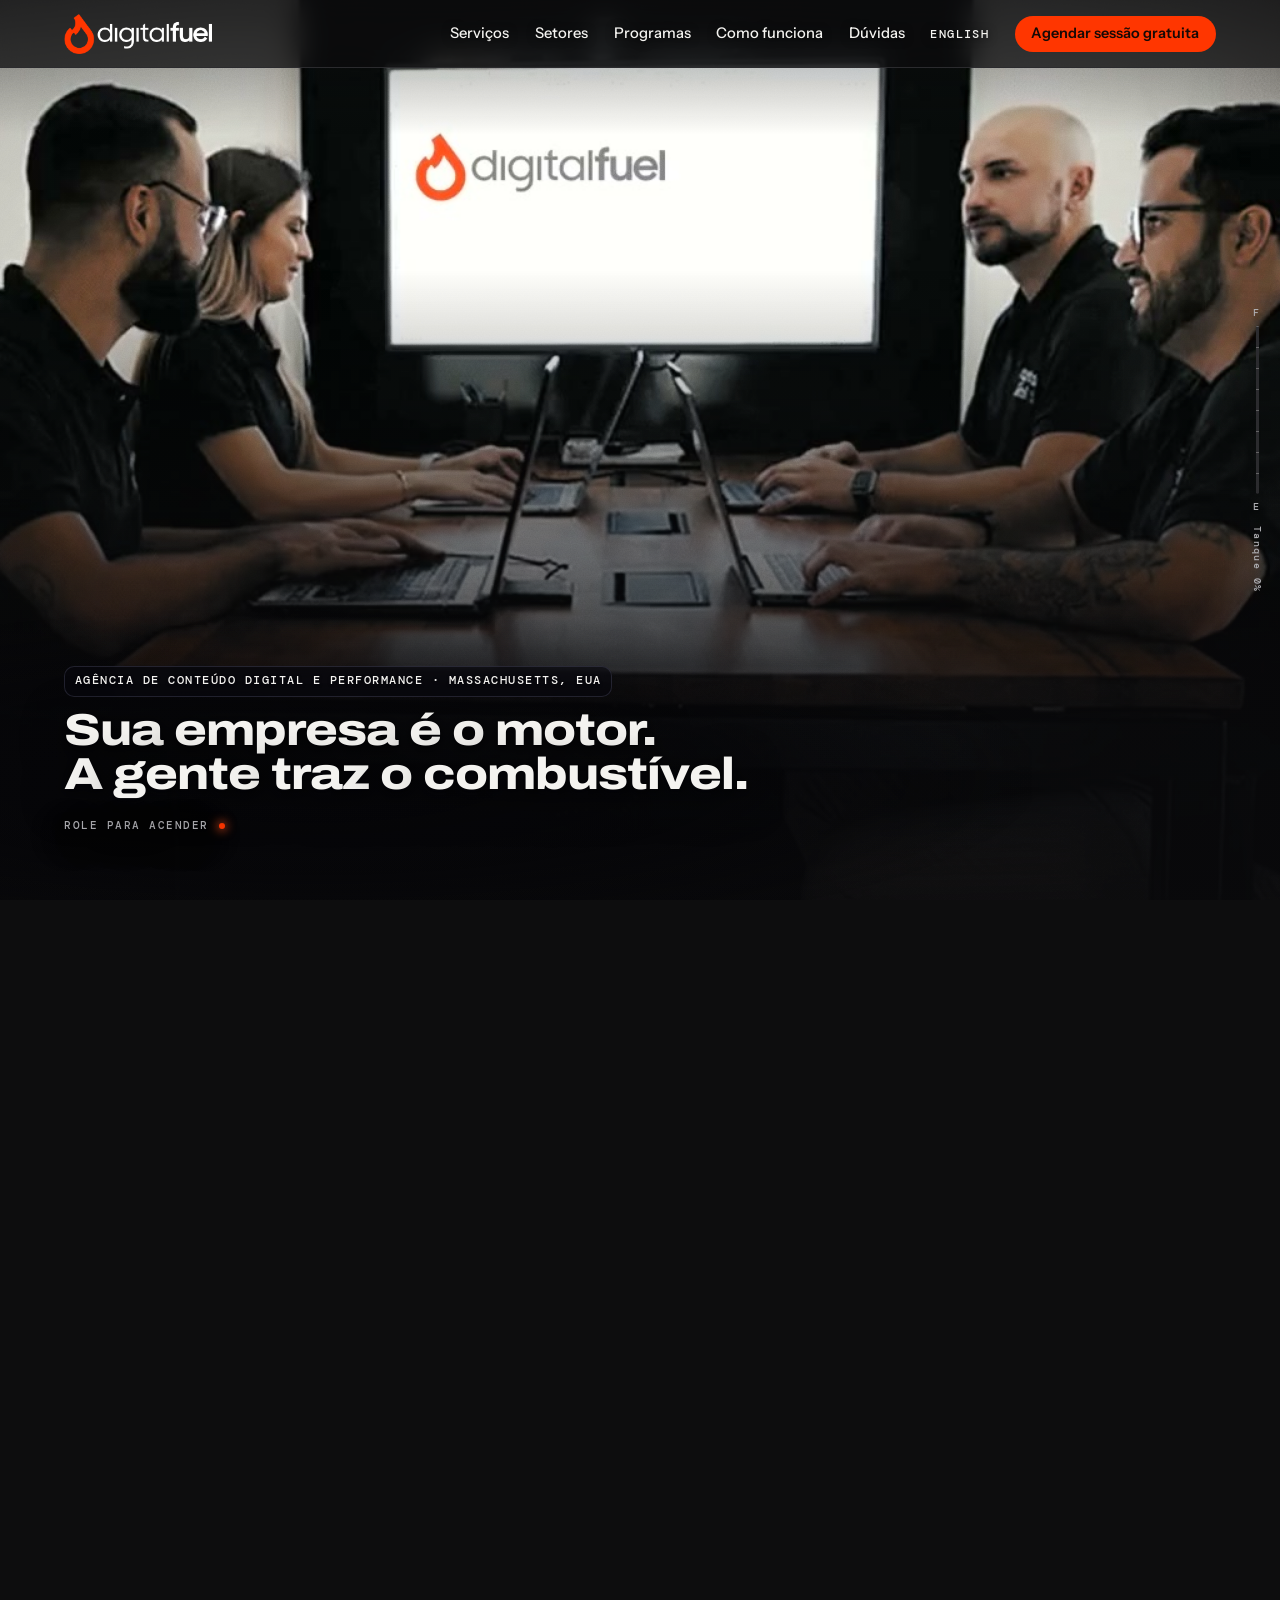
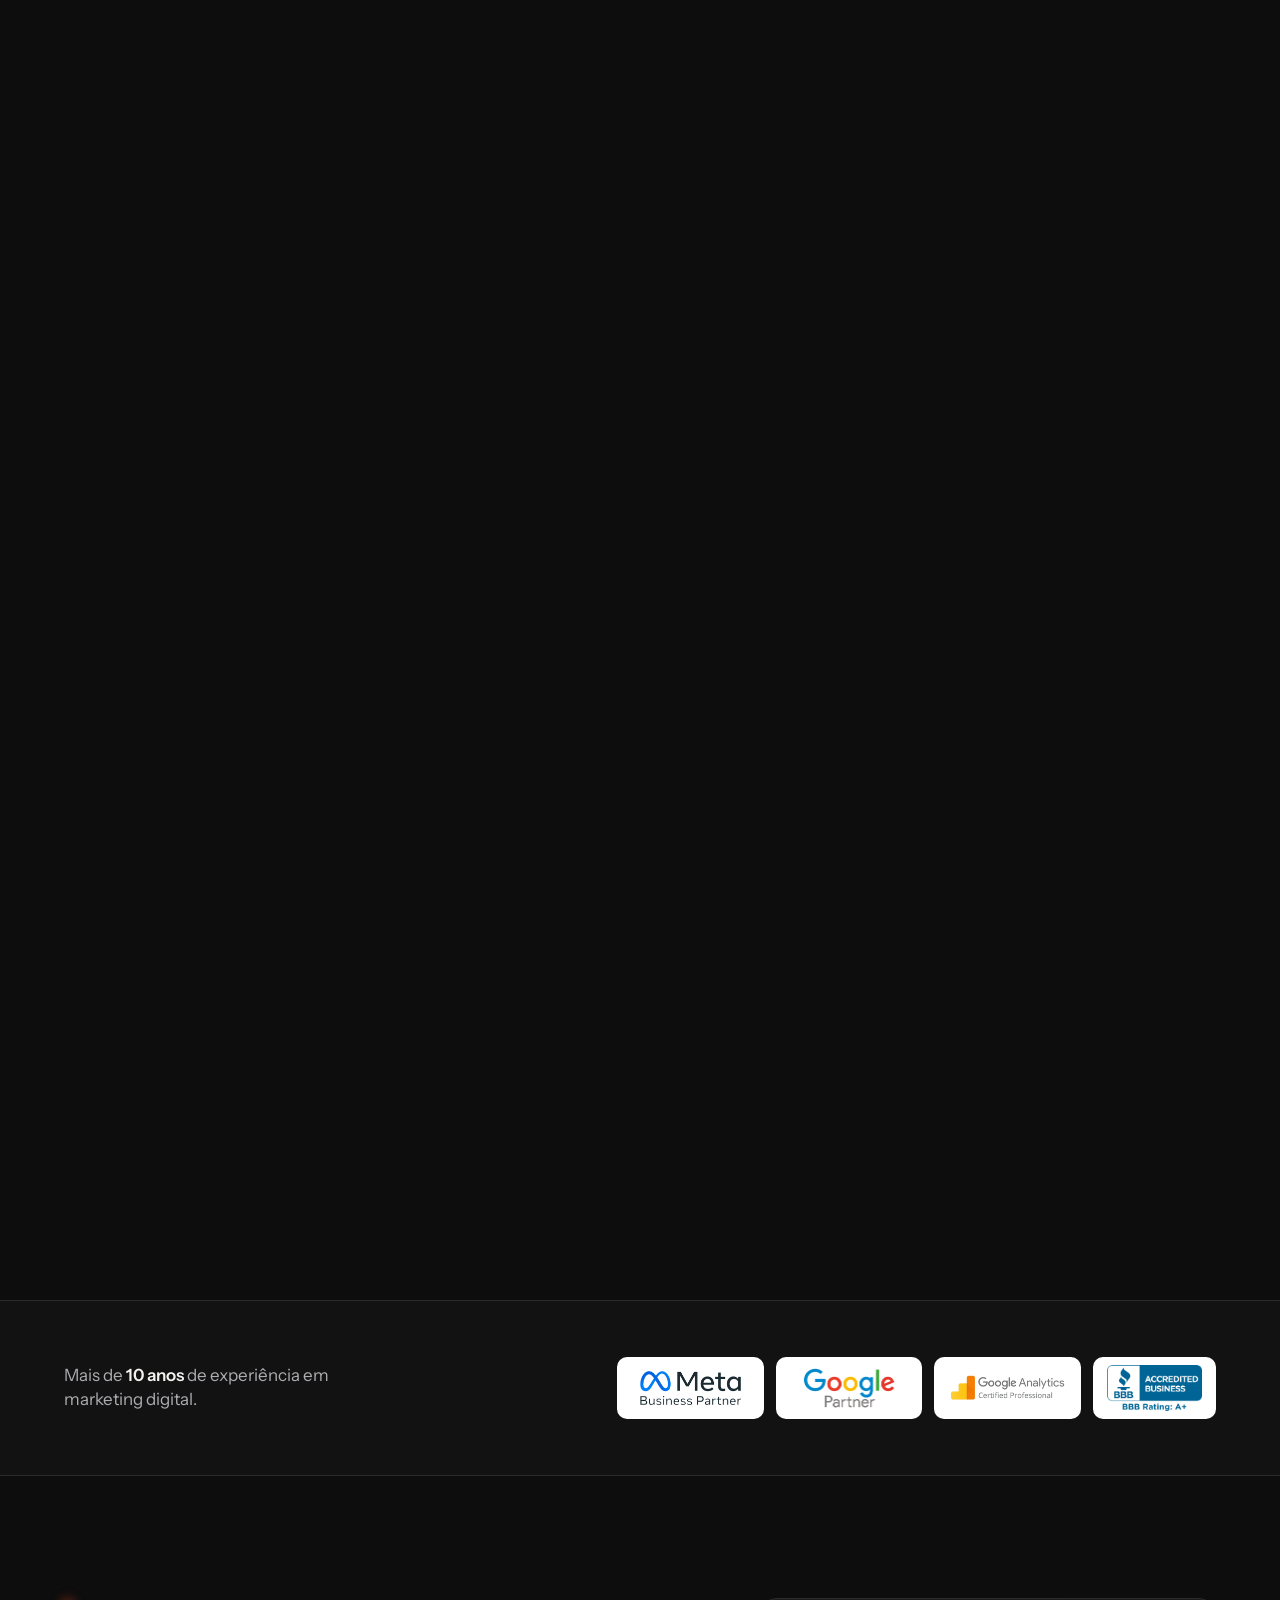
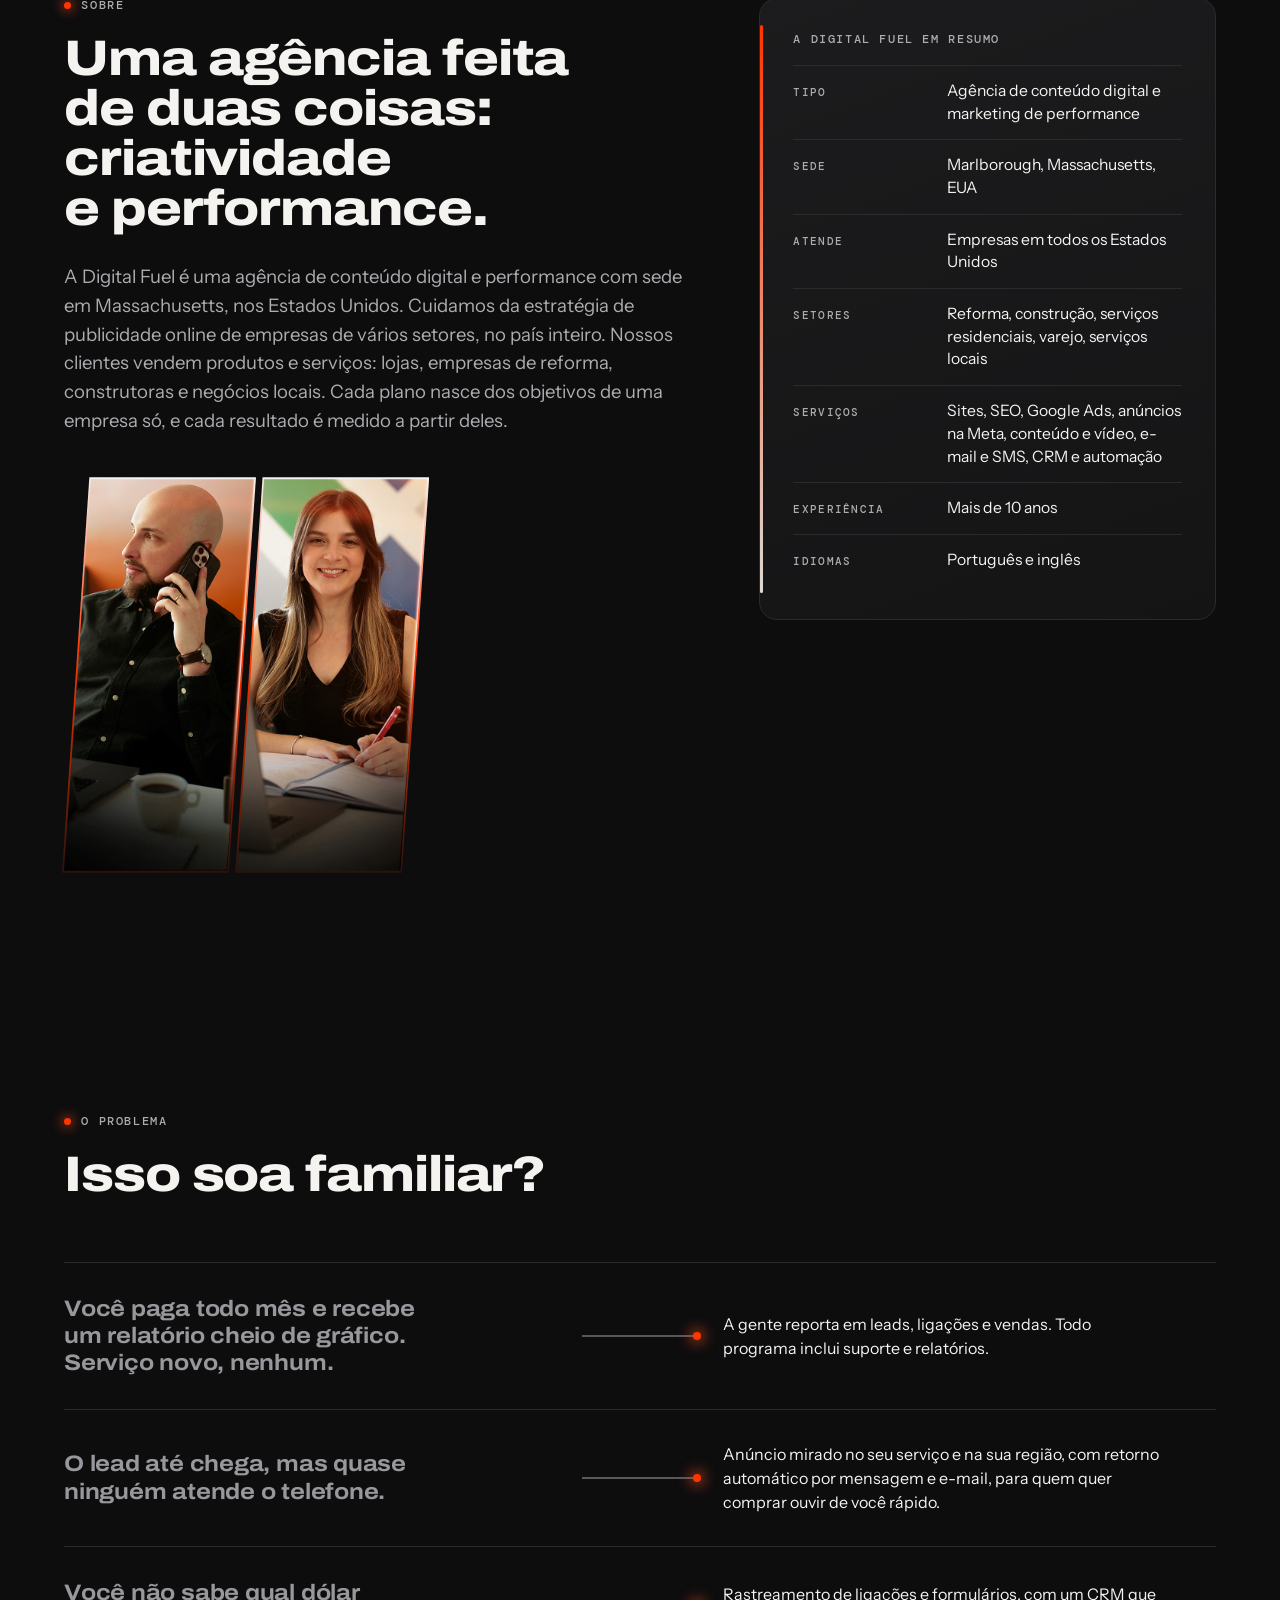
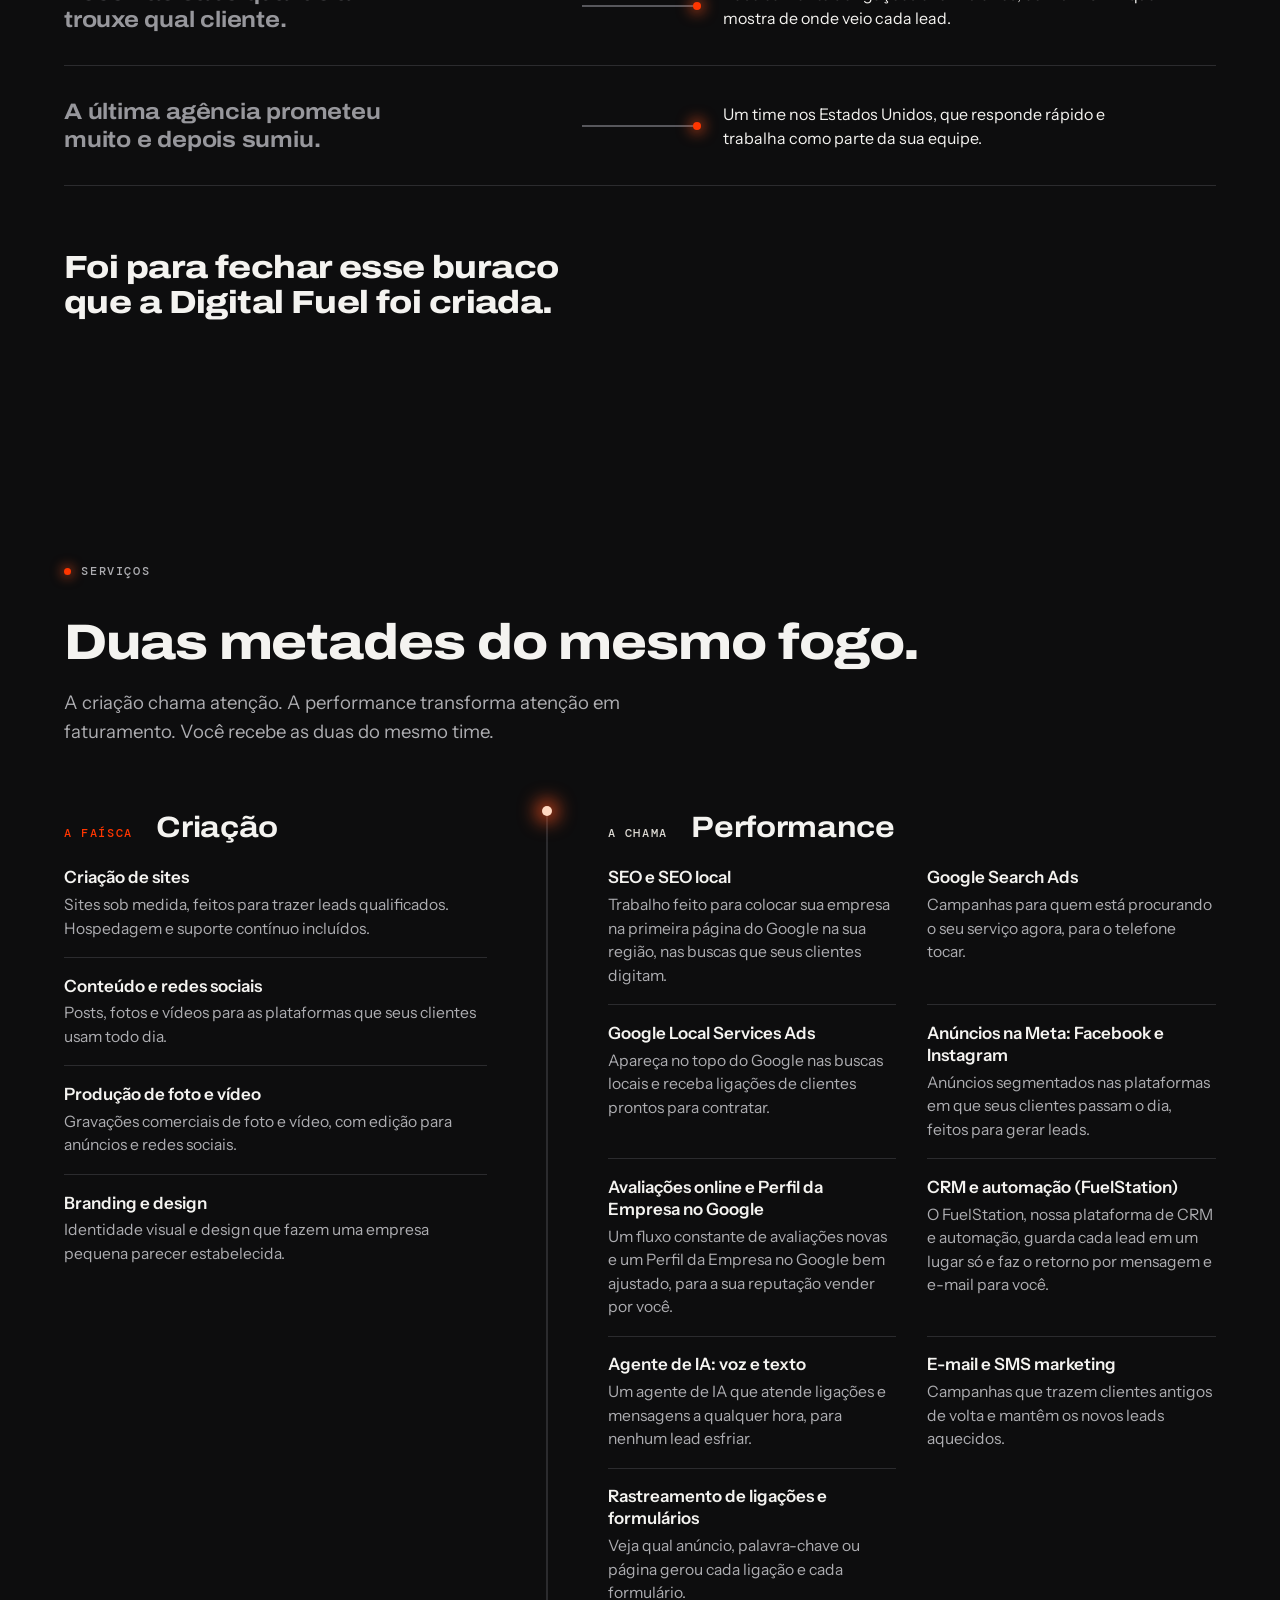
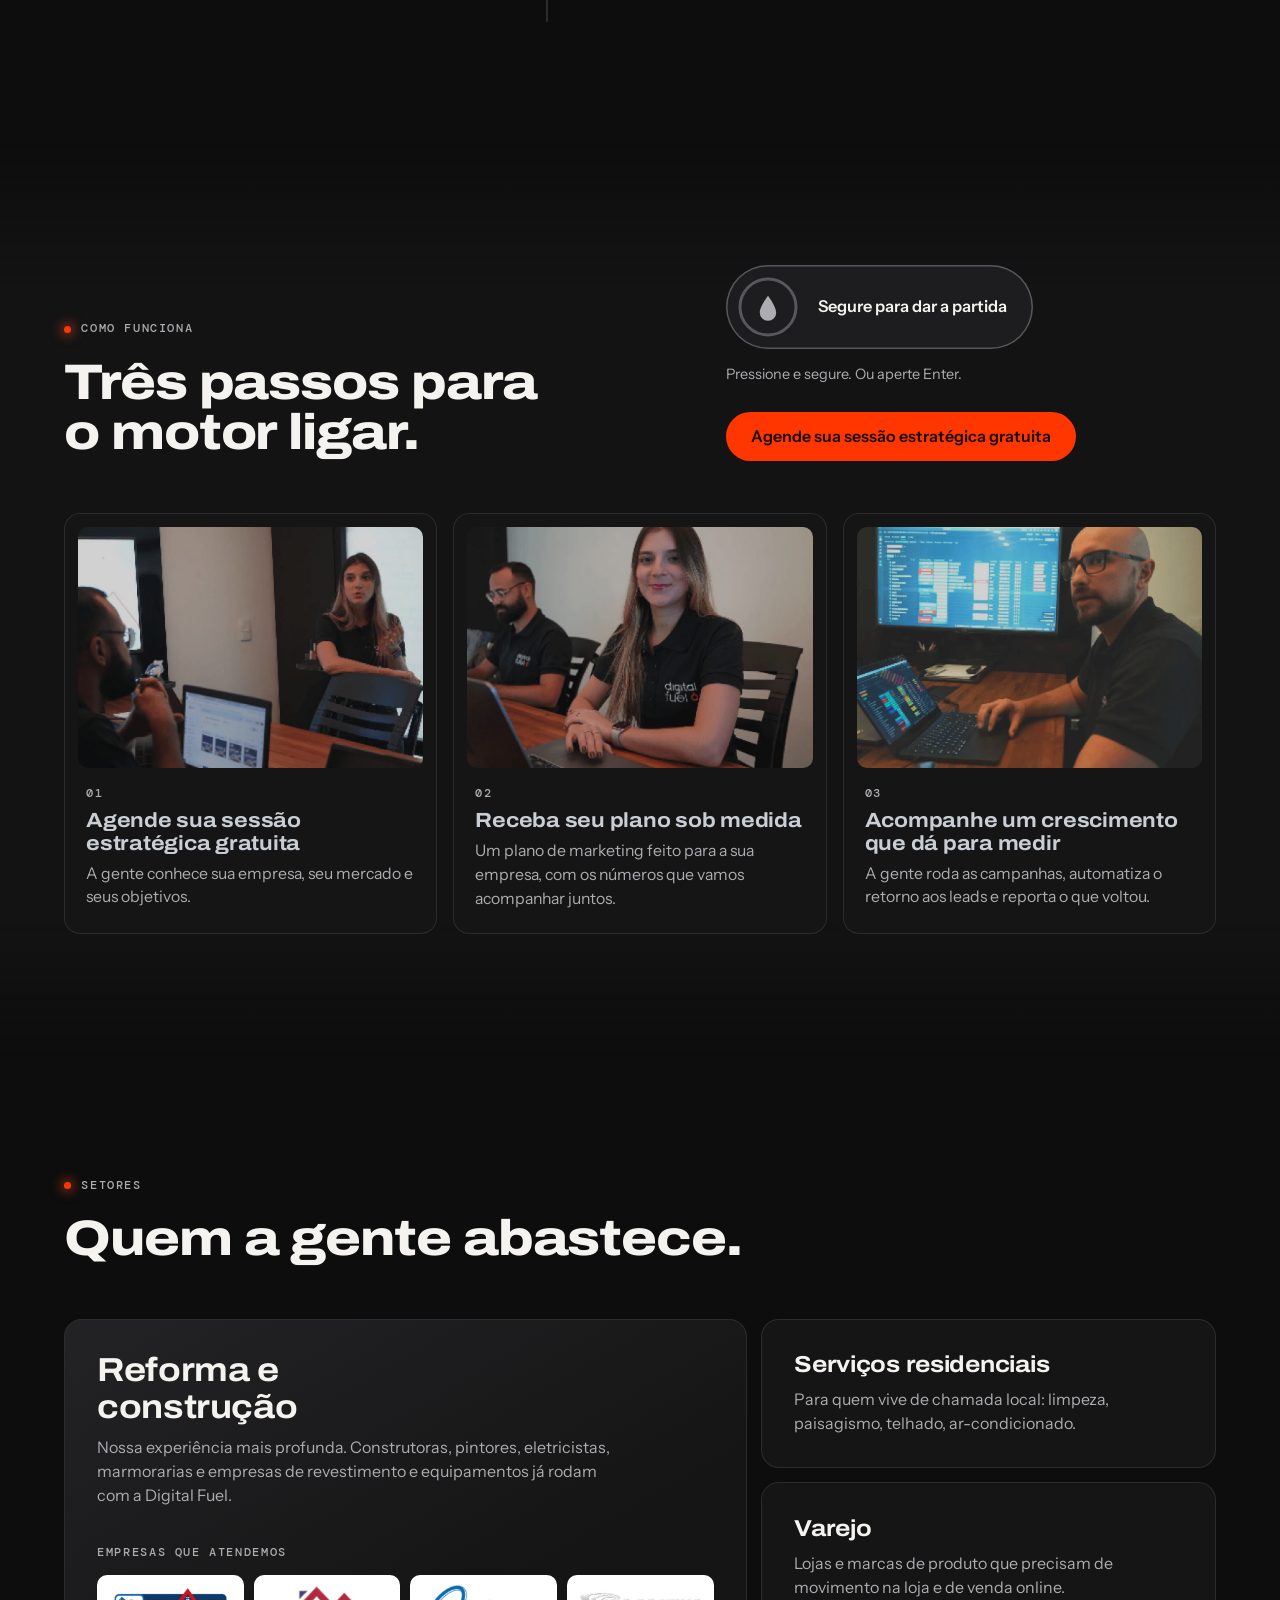
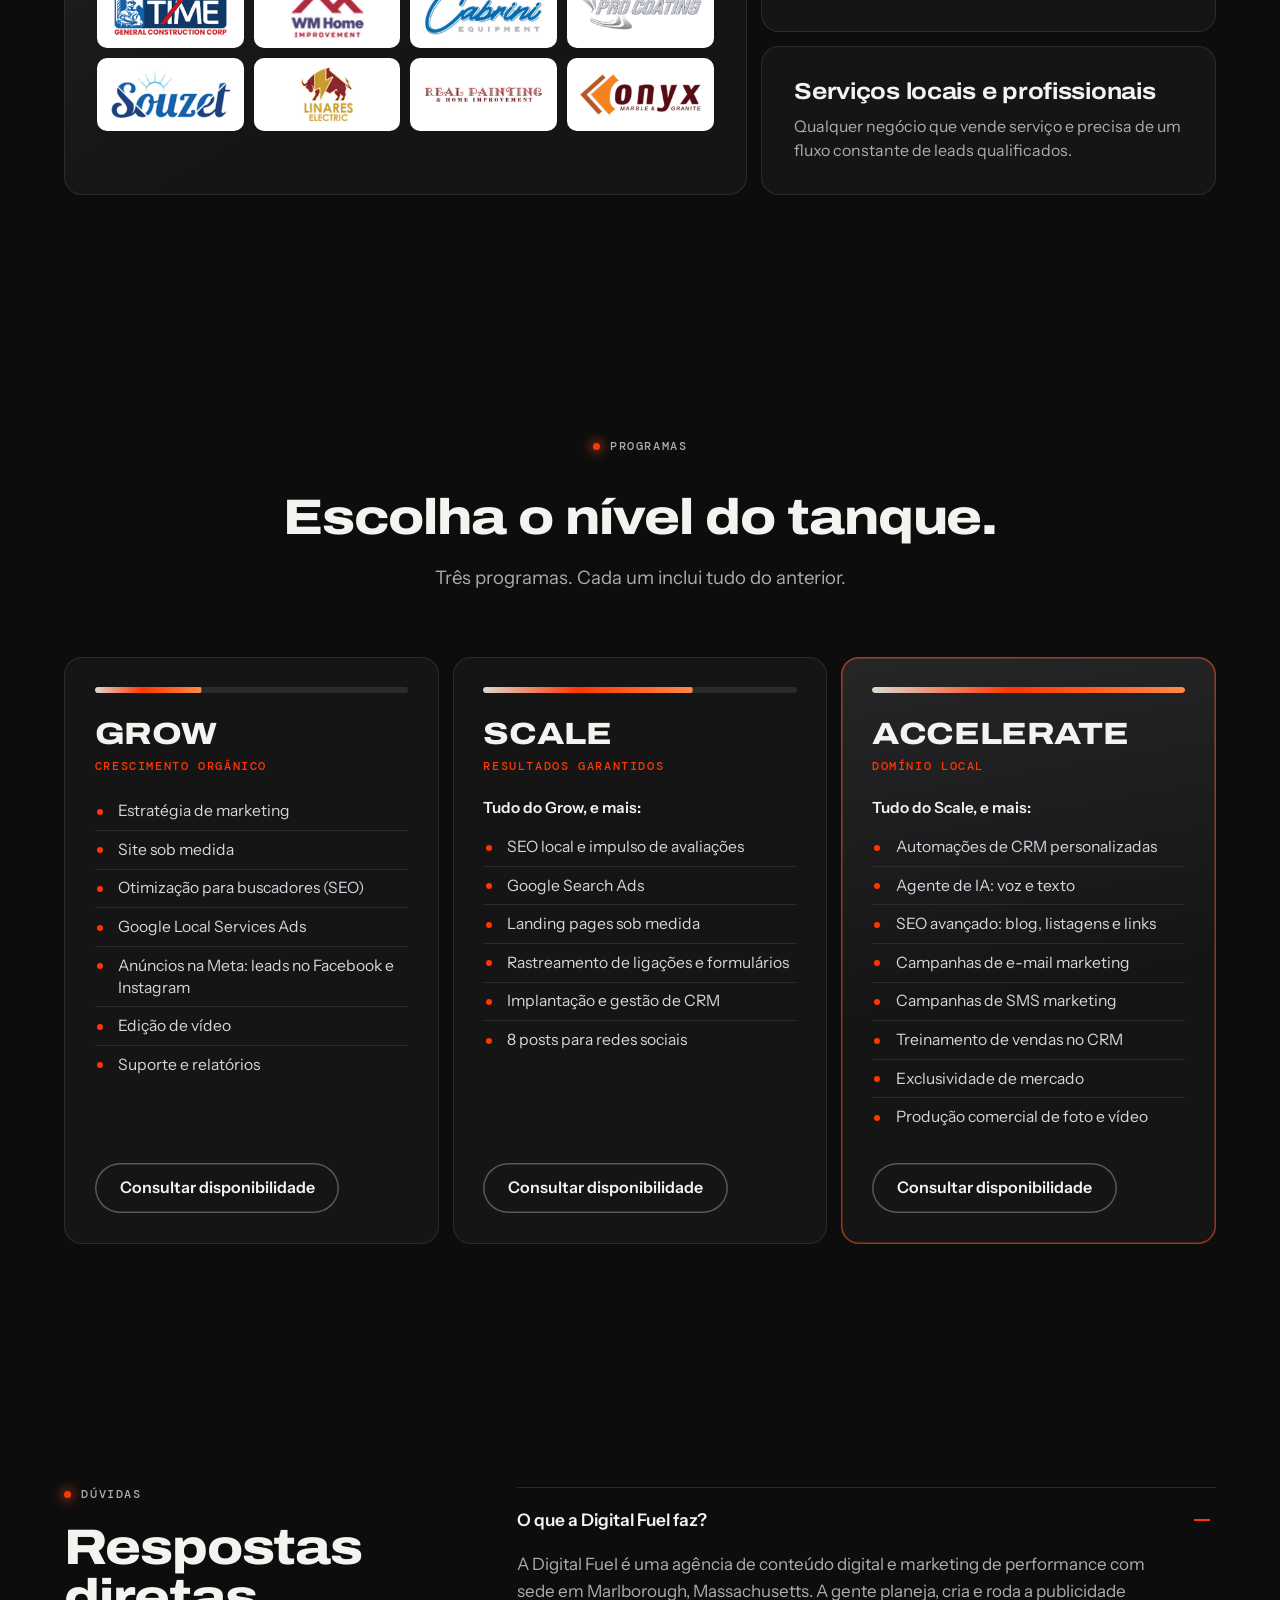
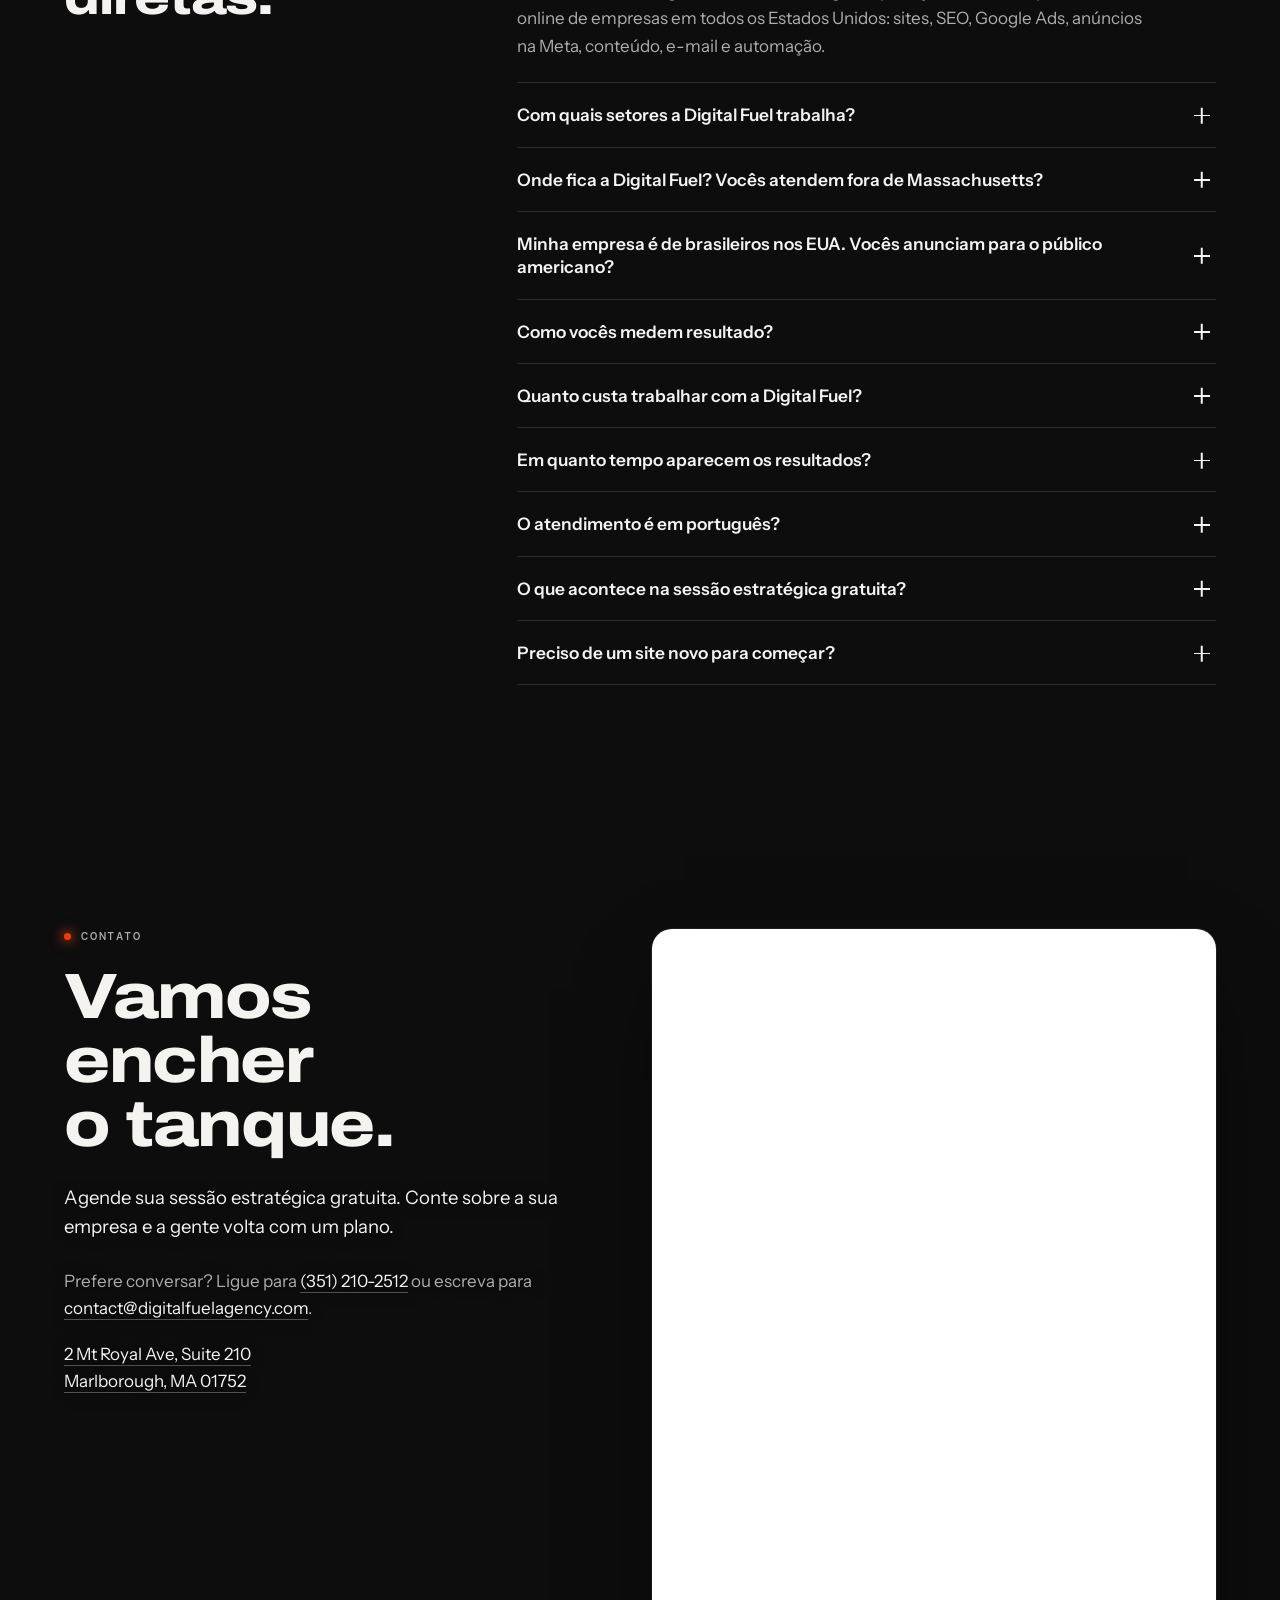
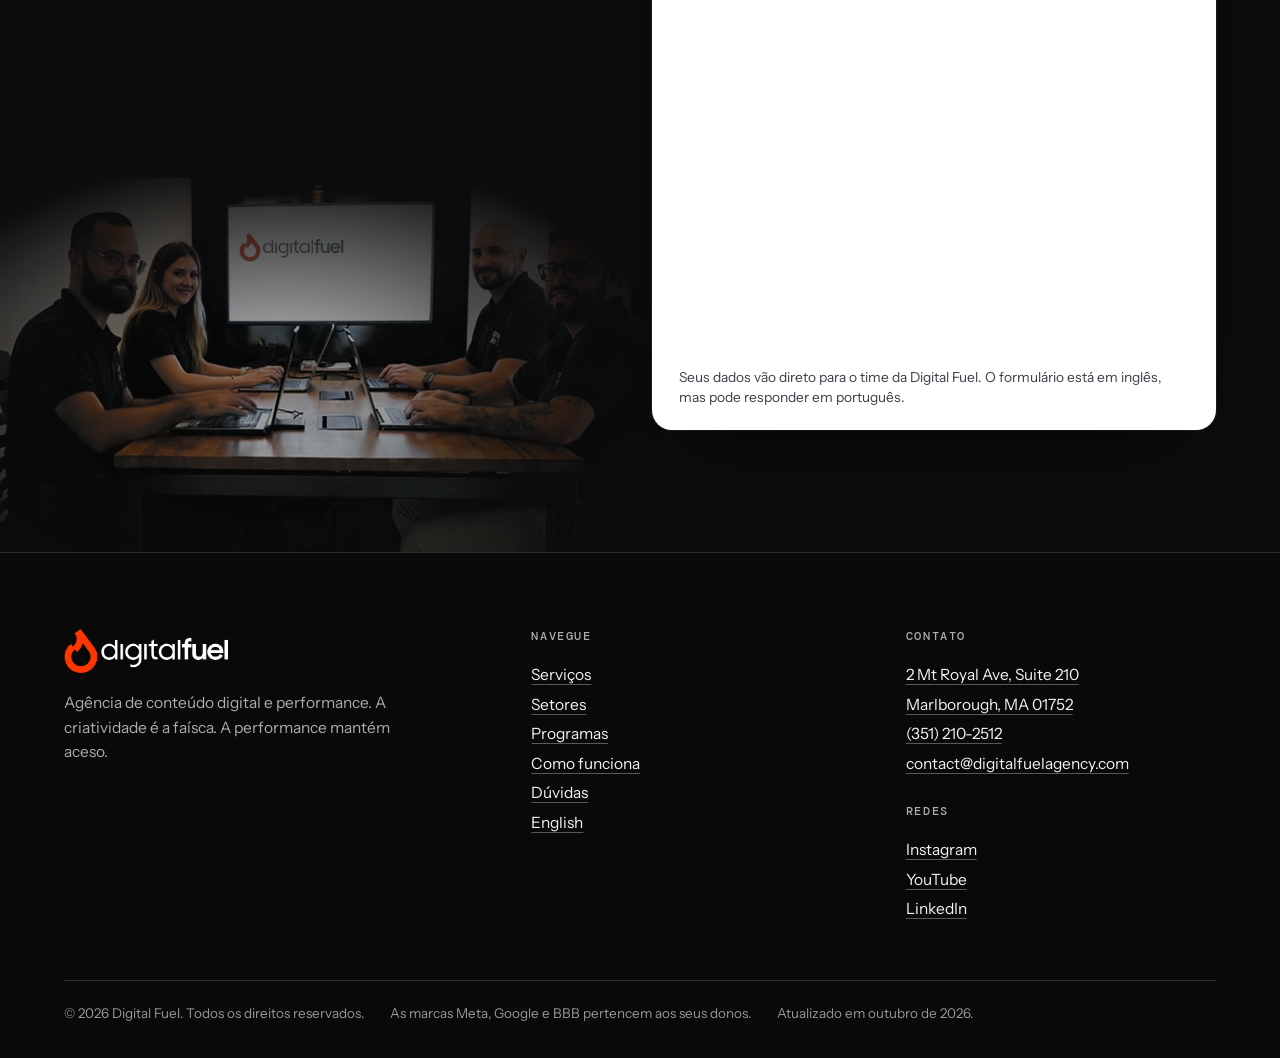
==== commit 576a13a5: "Fotos e vídeo do time em cores nas três versões O vídeo aprovado da versão 3 foi colorido sobre os q" ====
--- a/site/site-3/pt-br/index.html
+++ b/site/site-3/pt-br/index.html
@@ -108,7 +108,7 @@
         <p class="eyebrow mono">Sobre</p>
         <h2>Uma agência feita de duas coisas: criatividade e performance.</h2>
         <p class="lede">A Digital Fuel é uma agência de conteúdo digital e performance com sede em Massachusetts, nos Estados Unidos. Cuidamos da estratégia de publicidade online de empresas de vários setores, no país inteiro. Nossos clientes vendem produtos e serviços: lojas, empresas de reforma, construtoras e negócios locais. Cada plano nasce dos objetivos de uma empresa só, e cada resultado é medido a partir deles.</p>
-        <figure class="duo"><span class="portrait"><img src="../../assets/team-call-bw.jpg" alt="Integrante do time da Digital Fuel em uma ligação" width="497" height="1024" loading="lazy" decoding="async"></span><span class="portrait"><img src="../../assets/team-plan-bw.jpg" alt="Integrante do time da Digital Fuel sorrindo e fazendo anotações" width="497" height="1024" loading="lazy" decoding="async"></span></figure>
+        <figure class="duo"><span class="portrait"><img src="../../assets/team-call.jpg" alt="Integrante do time da Digital Fuel em uma ligação" width="497" height="1024" loading="lazy" decoding="async"></span><span class="portrait"><img src="../../assets/team-plan.jpg" alt="Integrante do time da Digital Fuel sorrindo e fazendo anotações" width="497" height="1024" loading="lazy" decoding="async"></span></figure>
       </div>
       <aside class="spec" aria-labelledby="spec-title" data-reveal>
         <h3 id="spec-title">A Digital Fuel em resumo</h3>
--- a/site/assets/site3.css
+++ b/site/assets/site3.css
@@ -1,5 +1,5 @@
 /* Digital Fuel, version 3: the team on film. Loaded after site.css and only changes what differs.
-   A black and white documentary world, with the flame as the only colour on the page. */
+   A documentary world on neutral blacks: the film and the photographs carry the colour. */
 :root{
   --canvas:#0d0d0e;
   --panel:#151516;
